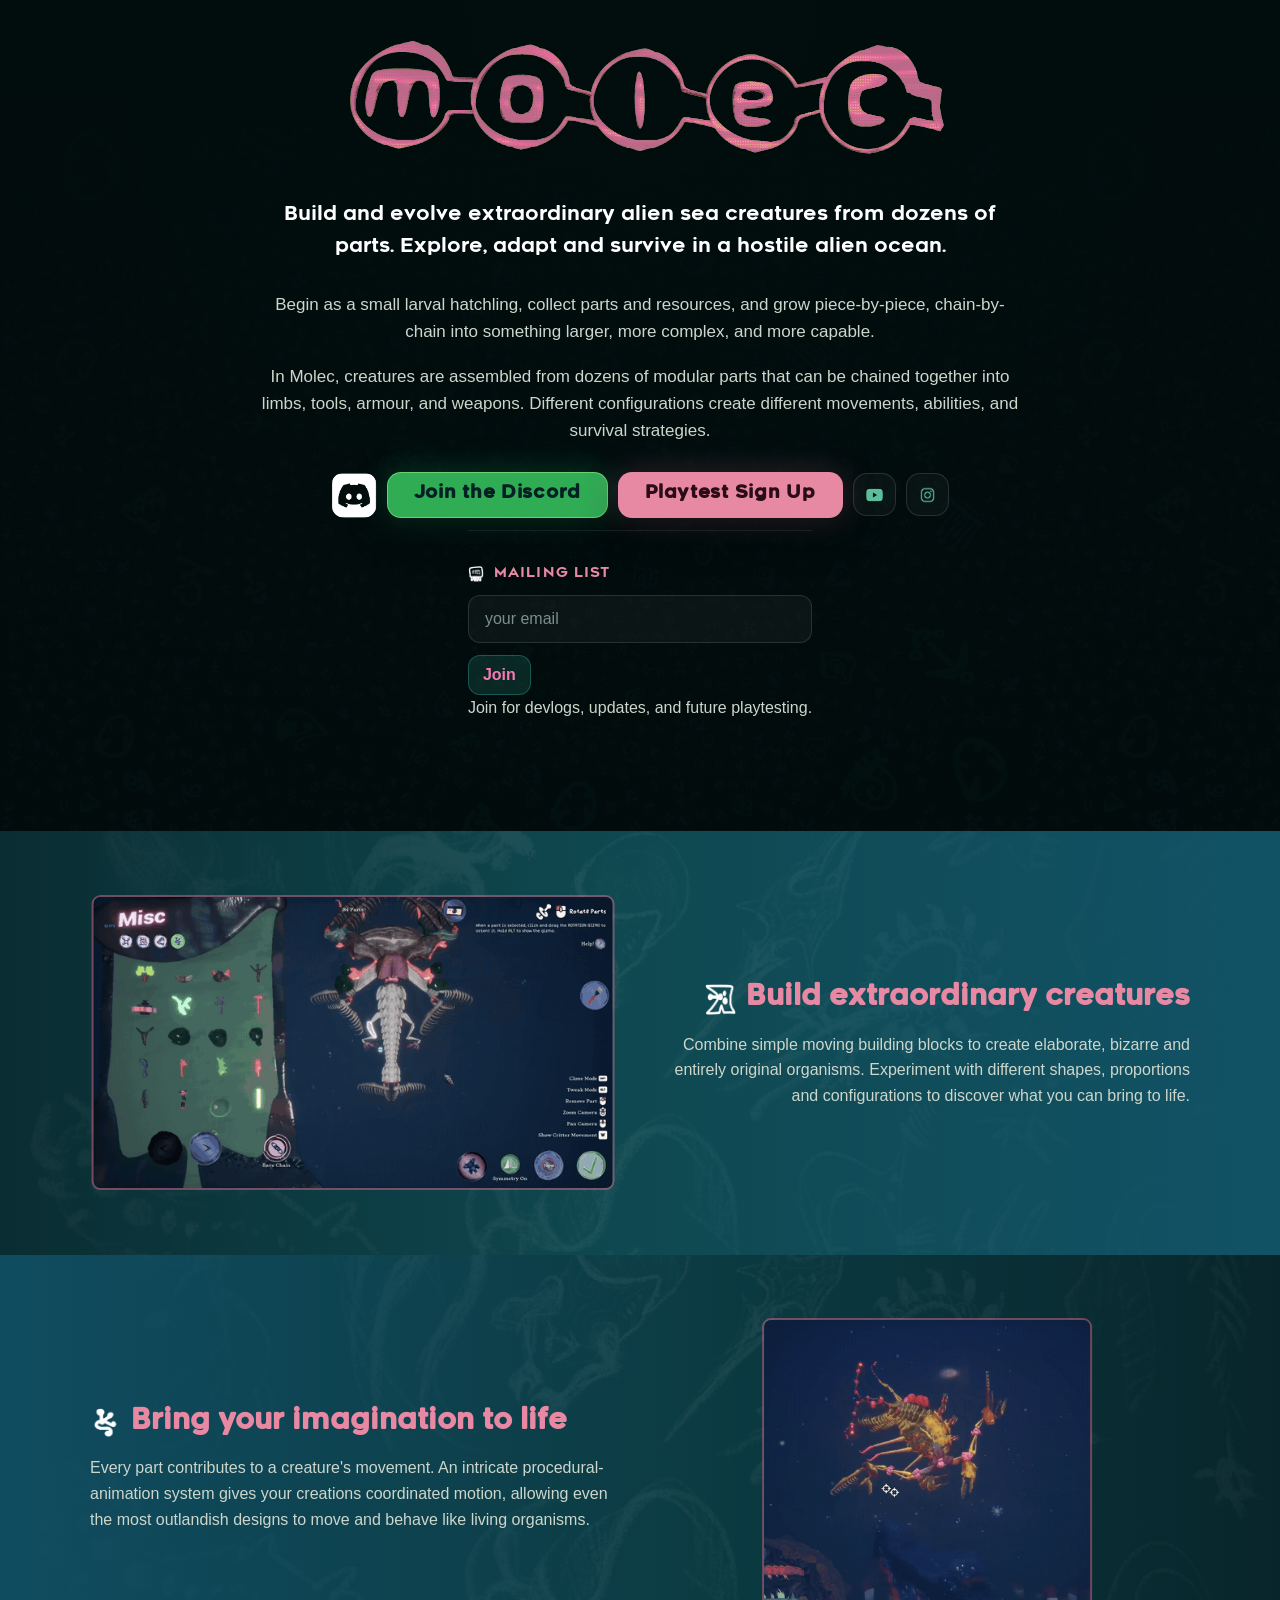
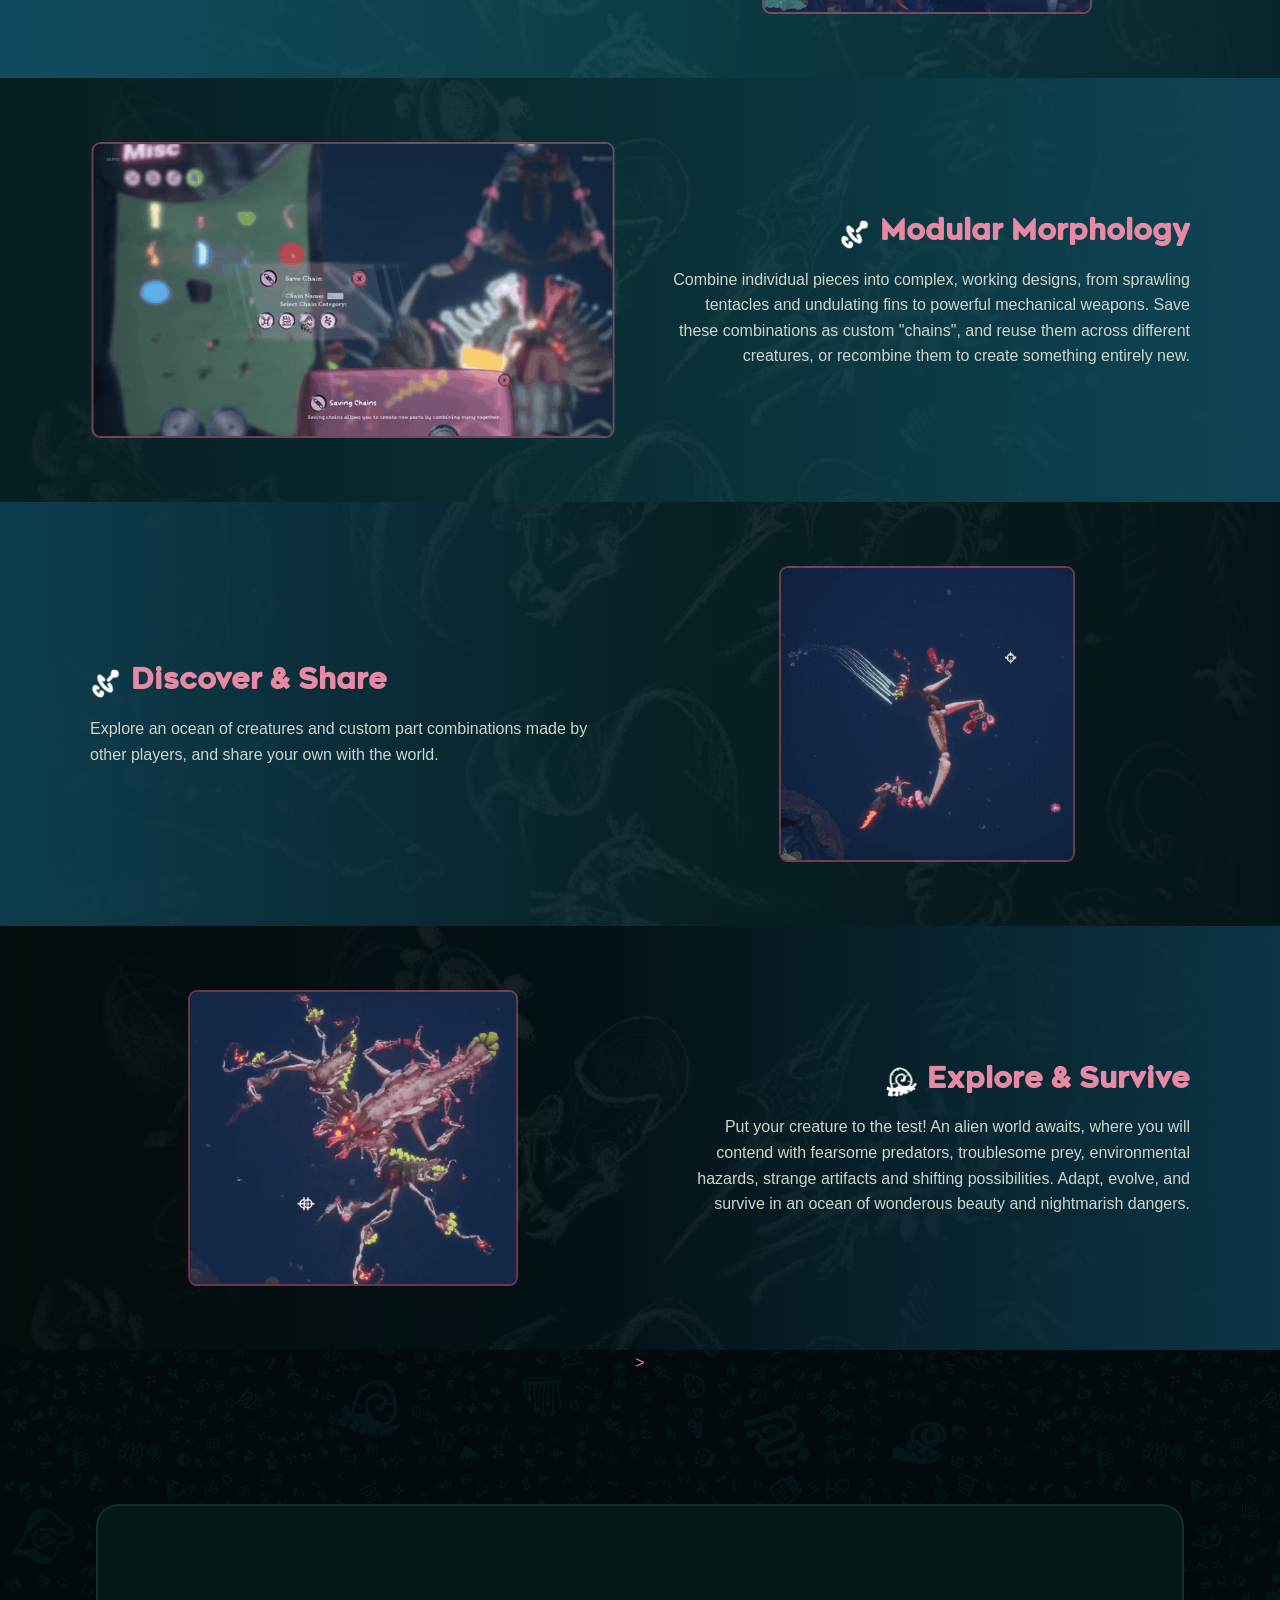
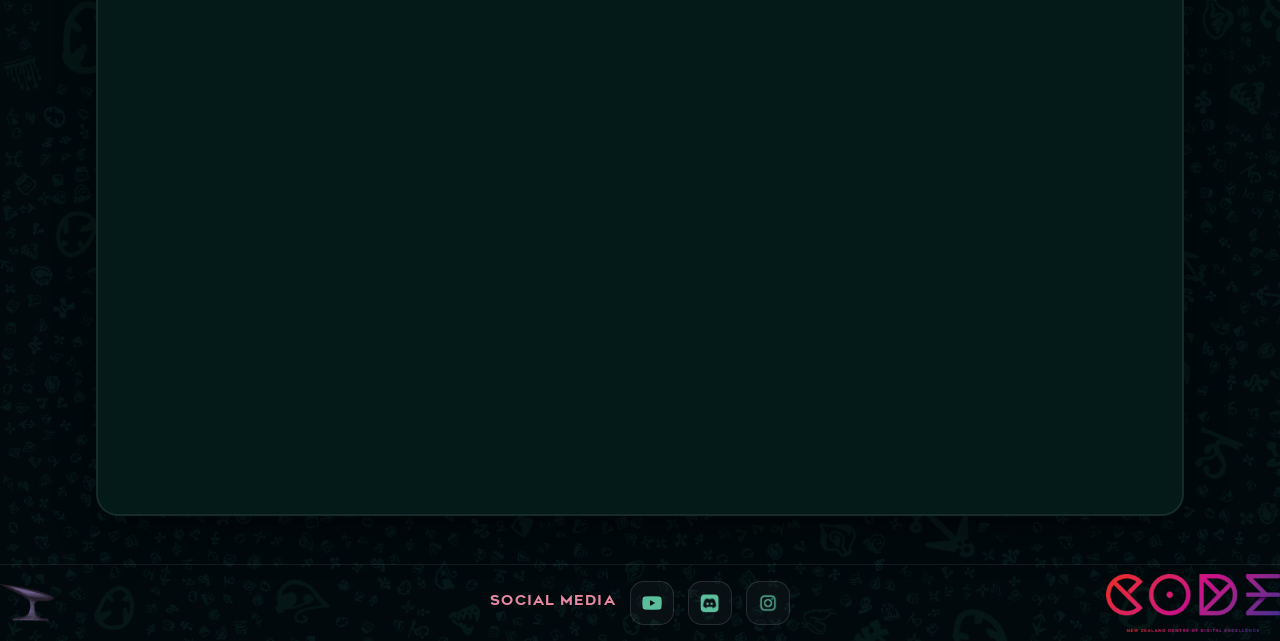
==== index.html @ 2fb2f205 "gifs2" ====
﻿<!DOCTYPE html>
<html lang="en">
<head>
  <title>MOLEC</title>
  <meta charset="UTF-8">
  <meta name="viewport" content="width=device-width, initial-scale=1.0">
  <meta name="referrer" content="strict-origin-when-cross-origin">
  <link rel="stylesheet" href="styles.css">
</head>
<body>
  <div class="page">
    <header class="site-header">
      <img
        class="title-image"
        src="media/titletextpng.png"
        alt="MOLEC"
        decoding="async"
      >
    </header>

    <section class="intro">
      <p>
        Build and evolve extraordinary alien sea creatures from dozens of parts. Explore, adapt and survive in a hostile alien ocean.
      </p>
    </section>

     <!--<div class="hero-band">
      <section class="hero">
        <video
          id="hero-video"
          class="hero-video"
          muted
          loop
          playsinline
          preload="none"
          fetchpriority="low"
        >
          Your browser does not support the video tag.
        </video>
        <p class="hero-footage-label">Pre-alpha footage</p>
      </section>-->



    <main>
      <section class="body-copy">
        <p>
          Begin as a small larval hatchling, collect parts and resources, and grow piece-by-piece, chain-by-chain into something larger, more complex, and more capable.
        </p>
        <p>
          In Molec, creatures are assembled from dozens of modular parts that can be chained together into limbs, tools, armour, and weapons. Different configurations create different movements, abilities, and survival strategies.
        </p>
      </section><div class="hero-cta">
        <div class="hero-cta-cluster">
          <a
            class="hero-cta-row"
            href="https://discord.gg/A6KTYr9Yh9"
            target="_blank"
            rel="noopener noreferrer"
          >
            <span class="hero-cta-icon-slot" aria-hidden="true">
              <img class="hero-cta-icon" src="media/discord.png" alt="">
            </span>
            <span class="hero-cta-button">Join the Discord</span>
          </a>
          <a
            class="hero-cta-row"
            href="https://tinyurl.com/playtestmolec"
            target="_blank"
            rel="noopener noreferrer"
          >
            <span class="hero-cta-button hero-cta-button--playtest">Playtest Sign Up</span>
          </a>
          <a
            class="social-link"
            href="https://www.youtube.com/@Molec-game"
            target="_blank"
            rel="noopener noreferrer"
            aria-label="YouTube"
            title="YouTube"
          >
            <img
              class="social-icon"
              src="media/youtube-logo-white-3405609656.png"
              alt=""
            >
          </a>
          <a
            class="social-link"
            href="https://www.instagram.com/ventifact.games/"
            target="_blank"
            rel="noopener noreferrer"
            aria-label="Instagram"
            title="Instagram"
          >
            <img
              class="social-icon"
              src="media/instag.png"
              alt=""
            >
          </a>
          </div>

          <section class="follow" id="mailing-list">
       <div class="mailing-kicker">
          <img class="mailing-kicker-icon" src="media/icon_jellboard.png" alt="">
          Mailing list
        </div>
        <form
          class="signup-form"
          id="signup-form"
          action="https://app.kit.com/forms/9215511/subscriptions"
          method="post"
          target="_blank"
        >
          <input
            type="email"
            name="email_address"
            placeholder="your email"
            aria-label="Email address"
            required
          >
          <button type="submit" class="survey-button">Join</button>
        </form>

        <p class="mailing-note">
          Join for devlogs, updates, and future playtesting.
        </p>

        <div class="form-success" id="form-success">
          Stay tuned! Devlogs, updates and playtesting info to come.
        </div>
    </section>
      


      <section class="feature-rows" aria-label="Features">
       
        <article class="feature-row feature-row--reverse">
          <div class="feature-row-inner">
            <div class="feature-row-copy">
              <strong class="feature-title">
                <img class="feature-icon" src="media/icon_interiority.png" alt="">
                Build extraordinary creatures
              </strong>
              <p>Combine simple moving building blocks to create elaborate, bizarre and entirely original organisms. Experiment with different shapes, proportions and configurations to discover what you can bring to life.</p>
            </div>
            <div class="feature-row-media">
              <img
                src="media/gifs/crest-build-02-fs-early-4x.gif"
                alt="A creature in the Molec editor, surrounded by part controls"
                decoding="async"
                loading="lazy"
              >
            </div>
          </div>
        </article>

        <article class="feature-row">
          <div class="feature-row-inner">
            <div class="feature-row-copy">
              <strong class="feature-title">
                <img class="feature-icon" src="media/icon_snapsnapsid.png" alt="">
                Bring your imagination to life
              </strong>
              <p>Every part contributes to a creature's movement. An intricate procedural-animation system gives your creations coordinated motion, allowing even the most outlandish designs to move and behave like living organisms.</p>
            </div>
            <div class="feature-row-media">
              <img
                src="media/gifs/yellow-05-swim-square.gif"
                alt="Several creatures sharing the same branching limb chains"
                decoding="async"
                loading="lazy"
              >
            </div>
          </div>
        </article>

        <article class="feature-row feature-row--reverse">
          <div class="feature-row-inner">
            <div class="feature-row-copy">
              <strong class="feature-title">
                <img class="feature-icon" src="media/icon_rotator.png" alt="">
                Modular Morphology
              </strong>
              <p>Combine individual pieces into complex, working designs, from sprawling tentacles and undulating fins to powerful mechanical weapons. Save these combinations as custom "chains", and reuse them across different creatures, or recombine them to create something entirely new.</p>
            </div>
            <div class="feature-row-media">
              <img
                src="media/gifs/chain-save-11-five-in-a-row.gif"
                alt="A glowing modular creature with leafy photosynthetic parts"
                decoding="async"
                loading="lazy"
              >
            </div>
          </div>
        </article>

        <article class="feature-row">
          <div class="feature-row-inner">
            <div class="feature-row-copy">
              <strong class="feature-title">
                <img class="feature-icon" src="media/icon_rotator.png" alt="">
                Discover & Share
              </strong>
              <p>Explore an ocean of creatures and custom part combinations made by other players, and share your own with the world.</p>
            </div>
            <div class="feature-row-media">
              <img
                src="media/gifs/swim-parade-square.gif"
                alt="A glowing modular creature with leafy photosynthetic parts"
                decoding="async"
                loading="lazy"
              >
            </div>
          </div>
        </article>

        <article class="feature-row feature-row--reverse">
          <div class="feature-row-inner">
            <div class="feature-row-copy">
              <strong class="feature-title">
                <img class="feature-icon" src="media/icon_shelled.png" alt="">
                Explore & Survive
              </strong>
              <p>Put your creature to the test! An alien world awaits, where you will contend with fearsome predators, troublesome prey, environmental hazards, strange artifacts and shifting possibilities. Adapt, evolve, and survive in an ocean of wonderous beauty and nightmarish dangers.</p>
            </div>
            <div class="feature-row-media">
              <img
                src="media/gifs/crazy-05-swim-close.gif"
                alt="A creature hunting glowing prey in a dark ocean"
                decoding="async"
                loading="lazy"
              >
            </div>
          </div>
        </article>

        
              >
            </div>
          </div>
        </article>
      </section>

      
      <section class="intro-video" aria-label="Molec trailer">
        <div class="intro-video-frame">
          <iframe
            src="https://www.youtube.com/embed/G94hyjWnqBo"
            title="Evolving complex life in Molec"
            width="1280"
            height="720"
            allow="accelerometer; autoplay; clipboard-write; encrypted-media; gyroscope; picture-in-picture; web-share"
            referrerpolicy="strict-origin-when-cross-origin"
            allowfullscreen
          ></iframe>
        </div>
      </section>

    </main>

    <footer class="site-footer">
      <a
        class="footer-brand"
        href="https://www.ventifact.games"
        target="_blank"
        rel="noopener noreferrer"
        aria-label="Ventifact"
      >
        <img
          class="footer-brand-logo"
          src="media/vfl/vfl_logo.png"
          alt=""
          decoding="async"
        >
        <img
          class="footer-brand-name"
          src="media/vfl/vfl_name.png"
          alt="Ventifact"
          decoding="async"
        >
      </a>

      <div class="social-tray" aria-label="Social links">
        <div class="social-header">Social Media</div>
        <a
          class="social-link"
          href="https://www.youtube.com/@Molec-game"
          target="_blank"
          rel="noopener noreferrer"
          aria-label="YouTube"
          title="YouTube"
        >
          <img
            class="social-icon"
            src="media/youtube-logo-white-3405609656.png"
            alt=""
          >
        </a>
        <a
          class="social-link"
          href="https://discord.gg/A6KTYr9Yh9"
          target="_blank"
          rel="noopener noreferrer"
          aria-label="Discord"
          title="Discord"
        >
          <img
            class="social-icon"
            src="media/discord.png"
            alt=""
          >
        </a>
        <a
          class="social-link"
          href="https://www.instagram.com/ventifact.games/"
          target="_blank"
          rel="noopener noreferrer"
          aria-label="Instagram"
          title="Instagram"
        >
          <img
            class="social-icon"
            src="media/instag.png"
            alt=""
          >
        </a>
      </div>

      <img
        class="footer-code-logo"
        src="media/code-logo.png"
        alt="CODE"
        decoding="async"
      >
    </footer>
  </div>

  <script defer src="https://f.convertkit.com/ckjs/ck.5.js"></script>
  <script
    data-goatcounter="https://darkfieldgames.goatcounter.com/count"
    async
    src="https://gc.zgo.at/count.js"
  ></script>
  <script>
    // Hero video: no <source> in HTML so the first paint is not blocked by a
    // large MP4 fetch. Source is attached after DOM + layout are ready.
    (function () {
      const video = document.getElementById("hero-video");
      if (!video) return;

      function attachSource() {
        if (video.dataset.srcAttached) return;
        video.dataset.srcAttached = "1";
        const source = document.createElement("source");
        source.src = "media/overview.mp4";
        source.type = "video/mp4";
        video.appendChild(source);
        video.load();
        const playAttempt = video.play();
        if (playAttempt && typeof playAttempt.catch === "function") {
          playAttempt.catch(function () {});
        }
      }

      if (window.matchMedia("(prefers-reduced-motion: reduce)").matches) {
        return;
      }

      function afterDomPaint(cb) {
        if (document.readyState === "loading") {
          document.addEventListener("DOMContentLoaded", function onDcl() {
            document.removeEventListener("DOMContentLoaded", onDcl);
            requestAnimationFrame(function () {
              requestAnimationFrame(cb);
            });
          });
        } else {
          requestAnimationFrame(function () {
            requestAnimationFrame(cb);
          });
        }
      }

      afterDomPaint(function () {
        if ("requestIdleCallback" in window) {
          requestIdleCallback(
            function () {
              attachSource();
            },
            { timeout: 1200 }
          );
        } else {
          window.setTimeout(attachSource, 50);
        }
      });
    })();

    const signupForm = document.getElementById("signup-form");
    const successMessage = document.getElementById("form-success");

    if (signupForm && successMessage) {
      signupForm.addEventListener("submit", function () {
        successMessage.style.display = "block";
      });
    }

    // If linked via #mailing-list or #signup-form, focus the email field.
    (function () {
      if (!signupForm) return;
      const hash = window.location.hash;
      if (hash !== "#mailing-list" && hash !== "#signup-form") return;
      const emailInput = signupForm.querySelector('input[type="email"]');
      if (!emailInput) return;
      window.setTimeout(() => emailInput.focus(), 0);
    })();

    // Background tile alpha ramp (uses CSS vars for easy tweaking)
    (function () {
      const root = document.documentElement;
      const styles = getComputedStyle(root);
      const powerRaw = styles.getPropertyValue("--bg-tile-y-power").trim();
      const power = Math.max(0.05, Number(powerRaw) || 1);

      // Build a mask gradient with a "power curve" (alpha = t^power).
      const stops = 14;
      const parts = [];
      for (let i = 0; i <= stops; i++) {
        const t = i / stops;
        const a = Math.pow(t, power);
        const pct = (t * 100).toFixed(2);
        parts.push(`rgba(0, 0, 0, ${a.toFixed(4)}) ${pct}%`);
      }
      const gradient = `linear-gradient(to bottom, ${parts.join(", ")})`;
      root.style.setProperty("--bg-tile-mask", gradient);
    })();

    // Compose the 4 tiles into one repeating texture (desktop).
    // On narrow viewports this is skipped: ~4.5MB fewer requests and no heavy
    // canvas.toBlob() on the main thread (often freezes low-end phones).
    (function () {
      const root = document.documentElement;
      if (window.matchMedia("(max-width: 768px)").matches) {
        return;
      }

      const sources = [
        "media/tile_1.png",
        "media/tile_2.png",
        "media/tile_3.png",
        "media/tile_4.png",
      ];

      function load(src) {
        return new Promise((resolve, reject) => {
          const img = new Image();
          img.onload = () => resolve(img);
          img.onerror = () => reject(new Error(`Failed to load ${src}`));
          img.src = src;
        });
      }

      function compose() {
        Promise.all(sources.map(load))
          .then((imgs) => {
            const w = Math.min(...imgs.map((i) => i.naturalWidth || i.width));
            const h = Math.min(...imgs.map((i) => i.naturalHeight || i.height));
            if (!w || !h) return;

            const c = document.createElement("canvas");
            c.width = w * 2;
            c.height = h * 2;
            const ctx = c.getContext("2d", { alpha: true });
            ctx.clearRect(0, 0, c.width, c.height);

            ctx.drawImage(imgs[0], 0, 0, w, h);
            ctx.drawImage(imgs[1], w, 0, w, h);
            ctx.drawImage(imgs[2], 0, h, w, h);
            ctx.drawImage(imgs[3], w, h, w, h);

            c.toBlob((blob) => {
              if (!blob) return;
              const url = URL.createObjectURL(blob);
              root.style.setProperty("--bg-tile-composite", `url("${url}")`);
              root.style.setProperty(
                "--bg-tile-composite-size",
                `${c.width}px ${c.height}px`
              );
            }, "image/png");
          })
          .catch(() => {});
      }

      function scheduleCompose() {
        if ("requestIdleCallback" in window) {
          requestIdleCallback(
            function () {
              compose();
            },
            { timeout: 4000 }
          );
        } else {
          window.setTimeout(compose, 300);
        }
      }

      if (document.readyState === "complete") {
        scheduleCompose();
      } else {
        window.addEventListener("load", scheduleCompose);
      }
    })();

    // Hover bubbles: one overlay canvas, pooled circles, PC / fine pointer only.
    // Tune in :root (--hover-particles-*). Circles are a pre-baked sprite blit
    // (cheaper than hexagons or per-frame arc()).
    (function () {
      const TARGET_SELECTOR = "button, .survey-button, .hero-cta-row, .hero-cta-button, .social-link";

      if (window.matchMedia("(prefers-reduced-motion: reduce)").matches) return;
      if (!window.matchMedia("(hover: hover) and (pointer: fine)").matches) return;

      const root = document.documentElement;
      const pool = [];
      const live = [];
      let hovered = null;
      let canvas = null;
      let ctx = null;
      let spriteA = null;
      let spriteB = null;
      let spriteSize = 32;
      let dpr = 1;
      let raf = 0;
      let lastTs = 0;
      let spawnAcc = 0;
      let cssW = 0;
      let cssH = 0;
      let cfg = null;
      let colorProbe = null;
      let colorProbeCtx = null;

      function num(styles, name, fallback) {
        const v = Number(styles.getPropertyValue(name).trim());
        return Number.isFinite(v) ? v : fallback;
      }

      function parseCssColor(varName, fallbackRgb) {
        try {
          if (!colorProbe) {
            colorProbe = document.createElement("span");
            colorProbe.setAttribute("aria-hidden", "true");
            colorProbe.style.cssText =
              "position:fixed;left:0;top:0;width:0;height:0;opacity:0;pointer-events:none;";
            document.body.appendChild(colorProbe);
          }
          colorProbe.style.color =
            "rgb(" + fallbackRgb[0] + "," + fallbackRgb[1] + "," + fallbackRgb[2] + ")";
          colorProbe.style.color = "var(" + varName + ")";
          const computed = getComputedStyle(colorProbe).color;
          const m = computed.match(
            /(\d+(?:\.\d+)?)[,\s]+(\d+(?:\.\d+)?)[,\s]+(\d+(?:\.\d+)?)/
          );
          if (m) {
            return [Number(m[1]), Number(m[2]), Number(m[3])];
          }
        } catch (err) {}

        try {
          if (!colorProbeCtx) {
            const probeCanvas = document.createElement("canvas");
            probeCanvas.width = 1;
            probeCanvas.height = 1;
            colorProbeCtx = probeCanvas.getContext("2d", { willReadFrequently: true });
          }
          const styles = getComputedStyle(root);
          const raw = styles.getPropertyValue(varName).trim();
          const g = colorProbeCtx;
          g.fillStyle =
            "rgb(" + fallbackRgb[0] + "," + fallbackRgb[1] + "," + fallbackRgb[2] + ")";
          if (raw) g.fillStyle = raw;
          g.clearRect(0, 0, 1, 1);
          g.fillRect(0, 0, 1, 1);
          const d = g.getImageData(0, 0, 1, 1).data;
          return [d[0], d[1], d[2]];
        } catch (err) {
          return fallbackRgb;
        }
      }

      function readConfig() {
        const styles = getComputedStyle(root);
        if (num(styles, "--hover-particles-enabled", 1) <= 0) return null;
        return {
          max: Math.max(1, Math.floor(num(styles, "--hover-particles-max", 48))),
          spawnPerSec: Math.max(0, num(styles, "--hover-particles-spawn-per-sec", 11)),
          sizeMin: num(styles, "--hover-particles-size-min", 2.2),
          sizeMax: num(styles, "--hover-particles-size-max", 5.5),
          lifeMin: num(styles, "--hover-particles-life-min", 0.75),
          lifeMax: num(styles, "--hover-particles-life-max", 1.45),
          rise: num(styles, "--hover-particles-rise", 26),
          drift: num(styles, "--hover-particles-drift", 10),
          wobble: num(styles, "--hover-particles-wobble", 12),
          opacity: num(styles, "--hover-particles-opacity", 0.5),
          colorA: parseCssColor("--hover-particles-color-a", [186, 255, 214]),
          colorB: parseCssColor("--hover-particles-color-b", [168, 228, 255]),
        };
      }

      function makeSprite(rgb) {
        const r = Math.round(Math.min(255, Math.max(0, Number(rgb[0]) || 0)));
        const gch = Math.round(Math.min(255, Math.max(0, Number(rgb[1]) || 0)));
        const b = Math.round(Math.min(255, Math.max(0, Number(rgb[2]) || 0)));
        const s = spriteSize;
        const c = document.createElement("canvas");
        c.width = s;
        c.height = s;
        const g = c.getContext("2d");
        const cx = s * 0.5;
        const cy = s * 0.5;
        const rad = s * 0.48;
        const grad = g.createRadialGradient(cx, cy, 0, cx, cy, rad);
        grad.addColorStop(0, "rgba(" + r + "," + gch + "," + b + ",0.95)");
        grad.addColorStop(0.4, "rgba(" + r + "," + gch + "," + b + ",0.4)");
        grad.addColorStop(1, "rgba(" + r + "," + gch + "," + b + ",0)");
        g.fillStyle = grad;
        g.beginPath();
        g.arc(cx, cy, rad, 0, Math.PI * 2);
        g.fill();
        return c;
      }

      function ensureCanvas() {
        if (canvas) return;
        canvas = document.createElement("canvas");
        canvas.className = "hover-particles-canvas";
        canvas.setAttribute("aria-hidden", "true");
        canvas.style.cssText =
          "position:fixed;inset:0;width:100%;height:100%;max-width:none;pointer-events:none;z-index:40;";
        document.body.appendChild(canvas);
        ctx = canvas.getContext("2d", { alpha: true });
        resize();
      }

      function resize() {
        if (!canvas || !ctx) return;
        cssW = window.innerWidth;
        cssH = window.innerHeight;
        dpr = Math.min(window.devicePixelRatio || 1, 1.25);
        canvas.width = Math.max(1, Math.floor(cssW * dpr));
        canvas.height = Math.max(1, Math.floor(cssH * dpr));
        ctx.setTransform(dpr, 0, 0, dpr, 0, 0);
      }

      function alloc() {
        return pool.pop() || {
          x: 0,
          y: 0,
          vx: 0,
          vy: 0,
          size: 3,
          life: 1,
          maxLife: 1,
          phase: 0,
          wobble: 0,
          sprite: null,
        };
      }

      function closestTarget(node) {
        if (!node) return null;
        if (node.nodeType !== 1) node = node.parentElement;
        return node && node.closest ? node.closest(TARGET_SELECTOR) : null;
      }

      function spawnFrom(rect) {
        if (!cfg || live.length >= cfg.max) return;
        const p = alloc();
        const w = rect.width;
        const h = rect.height;
        const roll = Math.random();
        if (roll < 0.55) {
          p.x = rect.left + Math.random() * w;
          p.y = rect.top + Math.random() * Math.min(10, h * 0.2);
        } else if (roll < 0.8) {
          p.x = rect.left + (Math.random() < 0.5 ? 0 : w);
          p.y = rect.top + Math.random() * h * 0.65;
        } else {
          p.x = rect.left + Math.random() * w;
          p.y = rect.top + Math.random() * h * 0.55;
        }
        p.x += window.scrollX;
        p.y += window.scrollY;
        p.vx = (Math.random() - 0.5) * cfg.drift;
        p.vy = -(cfg.rise * (0.7 + Math.random() * 0.6));
        p.size = cfg.sizeMin + Math.random() * (cfg.sizeMax - cfg.sizeMin);
        p.maxLife = cfg.lifeMin + Math.random() * (cfg.lifeMax - cfg.lifeMin);
        p.life = p.maxLife;
        p.phase = Math.random() * Math.PI * 2;
        p.wobble = cfg.wobble * (0.5 + Math.random());
        p.sprite = Math.random() < 0.5 ? spriteA : spriteB;
        live.push(p);
      }

      function tick(ts) {
        if (!lastTs) lastTs = ts;
        const dt = Math.min(0.05, (ts - lastTs) / 1000);
        lastTs = ts;

        if (hovered && cfg) {
          spawnAcc += cfg.spawnPerSec * dt;
          const rect = hovered.getBoundingClientRect();
          while (spawnAcc >= 1) {
            spawnAcc -= 1;
            spawnFrom(rect);
          }
        } else {
          spawnAcc = 0;
        }

        const sx = window.scrollX;
        const sy = window.scrollY;
        const opacity = cfg ? cfg.opacity : 0.5;

        if (ctx) {
          ctx.clearRect(0, 0, cssW, cssH);
          for (let i = live.length - 1; i >= 0; i--) {
            const p = live[i];
            p.life -= dt;
            if (p.life <= 0) {
              live[i] = live[live.length - 1];
              live.pop();
              pool.push(p);
              continue;
            }
            p.phase += dt * 2.4;
            p.x += (p.vx + Math.sin(p.phase) * p.wobble) * dt;
            p.y += p.vy * dt;

            const t = p.life / p.maxLife;
            const fade = t < 0.25 ? t / 0.25 : 1;
            const drawX = p.x - sx;
            const drawY = p.y - sy;
            if (drawX < -12 || drawY < -12 || drawX > cssW + 12 || drawY > cssH + 12) continue;

            ctx.globalAlpha = opacity * fade;
            ctx.drawImage(p.sprite, drawX - p.size, drawY - p.size, p.size * 2, p.size * 2);
          }
          ctx.globalAlpha = 1;
        }

        if (live.length || hovered) {
          raf = requestAnimationFrame(tick);
        } else {
          raf = 0;
          lastTs = 0;
          if (ctx) ctx.clearRect(0, 0, cssW, cssH);
        }
      }

      function ensureLoop() {
        if (raf) return;
        lastTs = 0;
        raf = requestAnimationFrame(tick);
      }

      function onOver(e) {
        if (e.pointerType && e.pointerType !== "mouse") return;
        const el = closestTarget(e.target);
        if (!el || el === hovered) return;
        try {
          cfg = readConfig();
          if (!cfg) {
            hovered = null;
            return;
          }
          spriteA = makeSprite(cfg.colorA);
          spriteB = makeSprite(cfg.colorB);
          ensureCanvas();
          hovered = el;
          ensureLoop();
        } catch (err) {
          hovered = null;
        }
      }

      function onOut(e) {
        if (!hovered) return;
        if (e.relatedTarget && hovered.contains(e.relatedTarget)) return;
        hovered = closestTarget(e.relatedTarget);
      }

      document.addEventListener("pointerover", onOver, { passive: true });
      document.addEventListener("pointerout", onOut, { passive: true });
      window.addEventListener("resize", resize, { passive: true });
      document.addEventListener("visibilitychange", function () {
        if (document.hidden && raf) {
          cancelAnimationFrame(raf);
          raf = 0;
          lastTs = 0;
        } else if (!document.hidden && (live.length || hovered)) {
          ensureLoop();
        }
      });
    })();
  </script>
</body>
</html>
---- styles.css ----
@font-face {
  font-family: "Molecular";
  src: url("fonts/molecular.ttf") format("truetype");
}
@font-face {
  font-family: "RenogareSoft-Regular";
  src: url("fonts/RenogareSoft-Regular.ttf") format("truetype");
}

:root {
  --bg: #000000;
  --bg-soft: #05161a;
  --text: #f779b4;
  --muted: #cdd6cb;
  --green: #a4ff9d;
  --heading: #e889a4;
  --cyan: #135232;
  --bg-icon-tint-a: #ff84a3;
  --bg-icon-tint-b: #00fff2;
  --bg-tile-opacity: 0.06;
  --bg-tile-y-power: 0.7;
  --social-tint: var(--cyan);
  --line: rgba(255, 255, 255, 0.08);
  --max-width: 1100px;
  --page-gutter: 96px;
  --success: #ff7ca8;

  /* Feature row bands. Hex so the CSS color picker works.
     Sketch overlay is media/molecbg.png; opacity 0 = off. */
  --feature-row-1-color: #0f4850;
  --feature-row-2-color: #0c3c44;
  --feature-row-3-color: #092e33;
  --feature-row-4-color: #072024;
  --feature-row-5-color: #041215;
  --feature-row-6-color: #010607;
  --feature-row-sketch: url("media/molecbg.png");
  --feature-row-sketch-opacity: 0.07;
  --feature-row-frame: rgba(255, 110, 153, 0.418);
  --feature-row-radius: 9px;

  /* Hover bubble particles (PC / fine-pointer only). 0 = off, 1 = on.
     Fires on the same controls as the hover glow: button, .survey-button, .social-link. */
  --hover-particles-enabled: 1;
  --hover-particles-color-a: #00e1ff;
  --hover-particles-color-b: #00ffb3;
  --hover-particles-max: 90;
  --hover-particles-spawn-per-sec: 11;
  --hover-particles-size-min: 1.2;
  --hover-particles-size-max: 2.5;
  --hover-particles-life-min: 0.75;
  --hover-particles-life-max: 8.45;
  /* Rise / sideways drift in px per second; wobble is extra sine sway. */
  --hover-particles-rise: 26;
  --hover-particles-drift: 20;
  --hover-particles-wobble: 12;
  --hover-particles-opacity: 1;
  --hover-particles-blend: screen;
}

* {
  box-sizing: border-box;
}

html,
body {
  width: 100%;
  max-width: 100%;
  overflow-x: hidden;
}

img,
video,
svg,
canvas {
  max-width: 100%;
}

body {
  margin: 0;
  font-family: Arial, sans-serif;
  background: #010c08;
  color: var(--text);
  line-height: 1.6;
  min-height: 100dvh;
  position: relative;
}

/* Base gradient layer (below icons + content) */
body::before {
  content: "";
  position: absolute;
  inset: 0;
  background:
    radial-gradient(circle at top, rgba(4, 41, 41, 0.06), transparent 28%),
    linear-gradient(180deg, #010c0c 0%, #01090c 100%);
  z-index: -2;
  pointer-events: none;
}

body::after {
  content: "";
  position: absolute;
  inset: 0;
  background:
    var(--bg-tile-composite, url("media/tile_1.png"));
  background-repeat: repeat;
  /* JS will set this when composing; fallback is intrinsic tile_1 size */
  background-size: var(--bg-tile-composite-size, auto);
  background-position: 0 0;
  opacity: var(--bg-tile-opacity);
  z-index: -1;
  pointer-events: none;
  -webkit-mask-image: var(--bg-tile-mask, linear-gradient(to bottom, rgba(0,0,0,0) 0%, rgba(0,0,0,1) 100%));
  mask-image: var(--bg-tile-mask, linear-gradient(to bottom, rgba(0,0,0,0) 0%, rgba(0,0,0,1) 100%));
  -webkit-mask-size: 100% 100%;
  mask-size: 100% 100%;
  -webkit-mask-repeat: no-repeat;
  mask-repeat: no-repeat;
}

.hover-particles-canvas {
  position: fixed;
  inset: 0;
  width: 100%;
  height: 100%;
  max-width: none;
  pointer-events: none;
  z-index: 40;
  mix-blend-mode: var(--hover-particles-blend, screen);
}

.page {
  width: min(calc(100% - var(--page-gutter)), var(--max-width));
  margin: 0 auto;
  padding: 24px 0 72px;
  position: relative;
  z-index: 0;
}

.site-header {
  text-align: center;
  margin: 0 0 16px;
}

.hero-band {
  display: flex;
  flex-direction: column;
  align-items: center;
  gap: 22px;
  margin-bottom: 48px;
}

.hero {
  position: relative;
  width: 100%;
  margin-bottom: 0;
  overflow: hidden;
  aspect-ratio: 16 / 7;
  border-radius: 36px;
  /* Stacking context so overlay stays above <video> (video often paints on top otherwise). */
  isolation: isolate;
  /* Visible before deferred video source loads (avoids empty flash on slow links). */
  background: #031a18;
  min-width: 0;
}

.hero video {
  position: absolute;
  inset: 0;
  z-index: 0;
  width: 100%;
  height: 100%;
  display: block;
  object-fit: cover;
  filter: brightness(0.82) saturate(1.1) contrast(1.02);
  border-radius: 36px;
  border: 3px solid rgba(255,255,255,0.06);
  box-shadow: 0 20px 50px rgba(2, 20, 34, 0.28);
}

@media (max-width: 768px) {
  .hero video {
    /* Full CSS filter stack on decoded video is costly on many phones. */
    filter: none;
    box-shadow: 0 12px 28px rgba(2, 20, 34, 0.22);
  }
}

.hero-footage-label {
  position: absolute;
  left: 0;
  right: 0;
  bottom: 0;
  margin: 0;
  padding: 22px 16px 16px;
  text-align: center;
  font-family: "RenogareSoft-Regular", Arial, sans-serif;
  font-size: clamp(12px, 3vw, 16px);
  font-weight: 700;
  letter-spacing: 0.12em;
  text-transform: uppercase;
  color: var(--heading);
  -webkit-text-fill-color: var(--heading);
  /* Readable strip over video */
  background: linear-gradient(
    to top,
    rgba(5, 10, 11, 0.82) 0%,
    rgba(5, 10, 11, 0.45) 55%,
    transparent 100%
  );
  text-shadow:
    0 0 10px rgba(0, 0, 0, 0.95),
    0 1px 3px rgba(0, 0, 0, 1);
  pointer-events: none;
  z-index: 2;
}

.hero-overlay {
  position: absolute;
  inset: 0;
  display: flex;
  align-items: flex-end;
  padding: 0px;
  background:
    linear-gradient(
      to top,
      rgba(5, 10, 11, 0.58) 0%,
      rgba(5, 10, 11, 0.18) 32%,
      rgba(5, 10, 11, 0.02) 68%,
      rgba(5, 10, 11, 0) 100%
    );
  pointer-events: none;
}

.hero-title {
  display: inline-block;
  max-width: 100%;
  padding: 32px 18px 8px;
  border-radius: 14px;
  background: rgba(4, 15, 17, 0.34);
  backdrop-filter: blur(3px);
  -webkit-backdrop-filter: blur(3px);
  border: 1px solid rgba(255,255,255,0.08);
}

h1 {
  margin: 0;
  font-family: "Molecular", sans-serif;
  font-size: clamp(54px, 10vw, 108px);
  line-height: 0.95;
  letter-spacing: 0.08em;
  color: var(--green);
  text-shadow:
    0 0 5px rgba(0, 255, 255, 0.85),
    0 0 10px rgba(0, 255, 255, 0.7),
    0 0 18px rgba(0, 255, 255, 0.5);
}

main {
  display: block;
}

section {
  margin-bottom: 42px;
}

.intro {
  max-width: 760px;
  margin: 0 auto 28px;
  text-align: center;
}

.intro p {
  font-size: clamp(16px, 2.2vw, 20px);
  margin: 0;
  color: #ffffff;
  font-family: "RenogareSoft-Regular", sans-serif;
}

.body-copy {
  
  max-width: 760px;
  margin: 0 auto 28px;
  text-align: center;
}

.body-copy p {
  
  color: var(--muted);
  font-size: 17px;
  
}

h2 {
  margin: 0 0 14px;
  font-family: "Molecular", sans-serif;
  font-size: 38px;
  letter-spacing: 0.08em;
  text-transform: uppercase;
  color: var(--cyan);
}

.title-image {
  display: block;
  margin: 0 auto;
  width: min(640px, 92vw);
  height: auto;
  filter:
    drop-shadow(0 0 0px rgba(180, 255, 120, 0.45))
    drop-shadow(0 0 0px rgba(150, 235, 90, 0.28))
    drop-shadow(0 0 0px rgba(130, 220, 70, 0.16));
}

.hero-cta {
  --cta-font: clamp(15px, 2vw, 18px);
  --cta-pad-y: 11px;
  --cta-border: 1px;
  --cta-height: calc(var(--cta-pad-y) * 2 + var(--cta-border) * 2 + 1.2em);
  --cta-radius: 14px;
  display: flex;
  flex-direction: column;
  align-items: center;
  gap: 12px;
  margin: 0;
  max-width: none;
}

.hero-cta-cluster {
  display: flex;
  align-items: center;
  justify-content: center;
  flex-wrap: wrap;
  gap: 10px;
  max-width: 100%;
}

.hero-cta-row {
  display: inline-flex;
  align-items: center;
  gap: 10px;
  min-width: 0;
  text-decoration: none;
  color: inherit;
  font-size: var(--cta-font);
}

.hero-cta-button {
  display: inline-flex;
  align-items: center;
  justify-content: center;
  height: var(--cta-height);
  padding: 0 26px;
  border-radius: var(--cta-radius);
  border: var(--cta-border) solid rgba(164, 255, 157, 0.45);
  background: #30ac55;
  color: #042024;
  text-decoration: none;
  font-family: "RenogareSoft-Regular", Arial, sans-serif;
  font-size: 1em;
  line-height: 1.2;
  font-weight: 700;
  letter-spacing: 0.04em;
  box-sizing: border-box;
  box-shadow:
    0 16px 40px rgba(0, 0, 0, 0.32),
    0 0 34px rgba(52, 231, 133, 0.22);
  transition: background 160ms ease, border-color 160ms ease;
}

.hero-cta-icon-slot {
  width: var(--cta-height);
  height: var(--cta-height);
  flex: 0 0 var(--cta-height);
  position: relative;
  overflow: hidden;
  border-radius: var(--cta-radius);
}

.hero-cta .social-link {
  width: var(--cta-height);
  height: var(--cta-height);
  border-radius: var(--cta-radius);
  flex: 0 0 auto;
}

.hero-cta .social-icon {
  height: 42%;
}

.hero-cta-icon {
  position: absolute;
  left: 50%;
  top: 50%;
  width: 115%;
  height: 115%;
  max-width: none;
  object-fit: contain;
  display: block;
  transform: translate(-50%, -50%);
}

.hero-cta-note {
  margin: 0;
  font-size: 14px;
  color: var(--muted);
  text-align: center;
}

.hero-cta-button--playtest {
  background: var(--heading);
  color: #2a0d16;
  border-color: rgba(232, 137, 164, 0.55);
  box-shadow:
    0 16px 40px rgba(0, 0, 0, 0.32),
    0 0 34px rgba(232, 137, 164, 0.22);
}

.hero-cta-row:hover .hero-cta-button,
.hero-cta-row:focus-visible .hero-cta-button {
  background: #3cc464;
  border-color: rgba(186, 255, 214, 0.7);
}

.hero-cta-row:hover .hero-cta-button--playtest,
.hero-cta-row:focus-visible .hero-cta-button--playtest {
  background: #f09db6;
  border-color: rgba(255, 200, 214, 0.7);
}

.intro-video {
  width: 100vw;
  position: relative;
  left: 50%;
  right: 50%;
  margin-left: -50vw;
  margin-right: -50vw;
  margin-bottom: 48px;
  padding: 0 max(24px, var(--page-gutter));
}

.intro-video-frame {
  position: relative;
  width: min(100%, 1400px);
  margin: 0 auto;
  aspect-ratio: 16 / 9;
  height: auto;
  border-radius: 22px;
  overflow: hidden;
  border: 2px solid rgba(255, 255, 255, 0.08);
  background: #031a18;
  box-shadow: 0 18px 40px rgba(0, 0, 0, 0.38);
}

.intro-video-frame iframe {
  position: absolute;
  inset: 0;
  width: 100%;
  height: 100%;
  max-width: none;
  border: 0;
  display: block;
}

@media (max-width: 900px) {
  :root {
    --page-gutter: 32px;
  }

  .hero-band {
    gap: 18px;
    margin-bottom: 36px;
  }
}

.feature-rows {
  display: flex;
  flex-direction: column;
  gap: 0;
  margin: 40px 0 56px;
}

.feature-row {
  --feature-row-color: var(--feature-row-1-color);
  --feature-row-sketch-pos: center;
  --feature-row-shade-angle: 90deg;
  position: relative;
  isolation: isolate;
  overflow: hidden;
  width: 100vw;
  left: 50%;
  right: 50%;
  margin-left: -50vw;
  margin-right: -50vw;
  padding: 64px 0;
  background-color: var(--feature-row-color);
}

.feature-row::before {
  content: "";
  position: absolute;
  inset: 0;
  background-image: var(--feature-row-sketch);
  background-size: cover;
  background-position: var(--feature-row-sketch-pos);
  background-repeat: no-repeat;
  opacity: var(--feature-row-sketch-opacity);
  mix-blend-mode: screen;
  pointer-events: none;
  z-index: 0;
}

.feature-row::after {
  content: "";
  position: absolute;
  inset: 0;
  background: linear-gradient(
    var(--feature-row-shade-angle),
    rgba(0, 0, 0, 0.38) 0%,
    transparent 48%,
    color-mix(in srgb, var(--feature-row-color) 55%, #145f81) 100%
  );
  pointer-events: none;
  z-index: 0;
}

.feature-row:nth-child(1) {
  --feature-row-color: var(--feature-row-1-color);
  --feature-row-sketch-pos: 18% 42%;
}

.feature-row:nth-child(2) {
  --feature-row-color: var(--feature-row-2-color);
  --feature-row-sketch-pos: 76% 62%;
  --feature-row-shade-angle: 270deg;
}

.feature-row:nth-child(3) {
  --feature-row-color: var(--feature-row-3-color);
  --feature-row-sketch-pos: 82% 22%;
}

.feature-row:nth-child(4) {
  --feature-row-color: var(--feature-row-4-color);
  --feature-row-sketch-pos: 36% 78%;
  --feature-row-shade-angle: 270deg;
}

.feature-row:nth-child(5) {
  --feature-row-color: var(--feature-row-5-color);
  --feature-row-sketch-pos: 68% 12%;
}

.feature-row:nth-child(6) {
  --feature-row-color: var(--feature-row-6-color);
  --feature-row-sketch-pos: 24% 68%;
  --feature-row-shade-angle: 270deg;
}

.feature-row-inner {
  position: relative;
  z-index: 1;
  width: min(calc(100% - var(--page-gutter)), var(--max-width));
  margin: 0 auto;
  display: grid;
  grid-template-columns: minmax(0, 1fr) minmax(0, 1fr);
  gap: 28px 48px;
  align-items: center;
}

.feature-row--reverse .feature-row-copy {
  order: 2;
  text-align: right;
}

.feature-row--reverse .feature-row-media {
  order: 1;
}

.feature-row--reverse .feature-title {
  justify-content: flex-end;
}

.feature-row-copy p {
  margin: 0;
  color: var(--muted);
  font-size: 16px;
}

.feature-row-media {
  min-width: 0;
  position: relative;
  aspect-ratio: 16 / 9;
}

.feature-row-media img {
  position: absolute;
  top: 50%;
  left: 50%;
  transform: translate(-50%, -50%);
  display: block;
  max-width: 100%;
  max-height: 100%;
  width: auto;
  height: auto;
  object-fit: contain;
  border-radius: var(--feature-row-radius);
  border: 2px solid var(--feature-row-frame);
  box-shadow: 0 18px 40px rgba(255, 148, 198, 0);
}

.feature-title {
  display: inline-flex;
  align-items: center;
  gap: 10px;
  font-family: "RenogareSoft-Regular", sans-serif;
  margin-bottom: 10px;
  color: var(--heading);
  font-size: clamp(18px, 2.4vw, 28px);
}

.feature-icon {
  height: 1.1em;
  width: auto;
  flex: 0 0 auto;
  display: block;
}

.follow {
  max-width: 760px;
  padding-top: 18px;
  color: var(--heading);
  border-top: 1px solid var(--line);
  scroll-margin-top: 18px;
}

.follow p {
  margin: 0 0 16px;
  color: var(--muted);
  font-size: 16px;
}

.mailing-kicker {
  margin: 14px 0 10px;
  font-family: "RenogareSoft-Regular", sans-serif;
  text-transform: uppercase;
  letter-spacing: 0.08em;
  font-size: 14px;
  color: var(--heading);
  display: inline-flex;
  align-items: center;
  gap: 10px;
}

.mailing-kicker-icon {
  width: 1.15em;
  height: 1.15em;
  flex: 0 0 auto;
  display: block;
}

.mailing-note {
  margin: 10px 0 0;
  color: var(--muted);
  font-size: 15px;
}

.survey-cta {
  margin: 14px 0 16px;
  padding: 14px 14px 14px;
  border-radius: 18px;
  border: 1px solid rgba(243, 151, 76, 0.22);
  background:
    radial-gradient(circle at 20% 15%, rgba(92, 247, 208, 0.1), transparent 48%),
    rgba(20, 165, 51, 0.03);
  box-shadow:
    0 18px 36px rgba(0, 0, 0, 0.22),
    0 0 0 1px rgba(0, 0, 0, 0.15) inset;
}

.survey-cta-head {
  display: flex;
  align-items: center;
  gap: 10px;
  margin-bottom: 8px;
}

.survey-cta-icon {
  width: 1.2em;
  height: 1.2em;
  flex: 0 0 auto;
  display: block;
}

.survey-cta-kicker {
  font-family: "RenogareSoft-Regular", sans-serif;
  text-transform: uppercase;
  letter-spacing: 0.08em;
  font-size: 14px;
  color: var(--heading);
}

.survey-cta-body {
  margin: 0 0 12px;
  color: var(--text);
  font-size: 15px;
}

.survey-button {
  display: inline-block;
  padding: 10px 14px;
  border-radius: 12px;
  border: 1px solid rgba(76, 237, 243, 0.24);
  background: rgba(76, 243, 193, 0.12);
  color: var(--text);
  text-decoration: none;
  font-weight: bold;
}

.signup-form {
  display: flex;
  gap: 12px;
  flex-wrap: wrap;
  align-items: stretch;
}

input[type="email"] {
  flex: 1 1 280px;
  min-width: 0;
  padding: 14px 16px;
  border-radius: 12px;
  border: 1px solid rgba(255,255,255,0.12);
  background: rgba(255,255,255,0.04);
  color: var(--text);
  outline: none;
  font-size: 16px;
}

input[type="email"]::placeholder {
  color: #7b908b;
}

input[type="email"]:focus {
  border-color: rgba(102, 247, 255, 0.45);
  box-shadow: 0 0 0 3px rgba(102, 247, 255, 0.12);
}

button {
  padding: 14px 18px;
  border: none;
  border-radius: 12px;
  background: #30ac55;
  color: #042024;
  font-weight: bold;
  cursor: pointer;
  font-size: 16px;
}

/* Shared hover/focus glow for clickable elements */
:is(button, .survey-button, .hero-cta-row, .social-link) {
  transition: transform 160ms ease, filter 160ms ease, background 160ms ease,
    border-color 160ms ease;
}

:is(button, .survey-button, .hero-cta-row, .social-link):hover {
  transform: translateY(-1px);
  filter: drop-shadow(0 0 12px rgba(102, 247, 255, 0.18))
    drop-shadow(0 0 24px rgba(69, 224, 146, 0.12));
}

:is(button, .survey-button, .hero-cta-row, .social-link):focus-visible {
  outline: none;
  filter: drop-shadow(0 0 12px rgba(102, 247, 255, 0.22))
    drop-shadow(0 0 26px rgba(69, 224, 146, 0.14));
}

.small {
  margin-top: 12px;
  font-size: 14px;
  color: #7f9590;
}

.site-footer {
  --footer-brand-height: 58px;
  position: relative;
  margin-top: 28px;
  padding: 16px 0;
  border-top: 1px solid var(--line);
  display: flex;
  align-items: center;
  justify-content: center;
  min-height: var(--footer-brand-height);
}

.footer-brand {
  display: inline-flex;
  align-items: center;
  gap: 12px;
  height: var(--footer-brand-height);
  max-width: 100%;
  position: absolute;
  left: 0;
  top: 50%;
  transform: translateY(-50%);
}

.footer-brand-logo,
.footer-brand-name {
  height: 100%;
  width: auto;
  max-width: none;
  display: block;
  object-fit: contain;
}

.footer-brand:hover,
.footer-brand:focus-visible {
  filter: brightness(1.15);
}

.footer-brand:focus-visible {
  outline: none;
}

.footer-code-logo {
  height: var(--footer-brand-height);
  width: auto;
  max-width: none;
  display: block;
  object-fit: contain;
  position: absolute;
  right: 0;
  top: 50%;
  transform: translateY(-50%);
}

.social-tray {
  margin: 0;
  padding: 0;
  border: none;
  display: flex;
  gap: 14px;
  align-items: center;
  justify-content: center;
  flex-wrap: wrap;
}

.social-header {
  flex-basis: auto;
  text-align: center;
  font-family: "RenogareSoft-Regular", sans-serif;
  text-transform: uppercase;
  letter-spacing: 0.08em;
  font-size: 14px;
  color: var(--heading);
  margin: 0;
}

.social-link {
  display: inline-flex;
  align-items: center;
  justify-content: center;
  width: 44px;
  height: 44px;
  border-radius: 14px;
  border: 1px solid rgba(255, 255, 255, 0.12);
  background: rgba(255, 255, 255, 0.03);
  text-decoration: none;
}

/* Footer icon slots: reset global <button> styles */
button.social-link {
  padding: 0;
  margin: 0;
  font: inherit;
  color: inherit;
  cursor: default;
  appearance: none;
  -webkit-appearance: none;
}

.social-link--tooltip {
  position: relative;
}

.social-link--tooltip::after {
  content: attr(data-tooltip);
  position: absolute;
  bottom: calc(100% + 10px);
  left: 50%;
  transform: translateX(-50%) translateY(4px);
  padding: 6px 10px;
  border-radius: 8px;
  border: 1px solid rgba(255, 255, 255, 0.14);
  background: rgba(4, 32, 36, 0.96);
  color: #c8e8df;
  font-size: 12px;
  font-weight: 600;
  line-height: 1.2;
  white-space: nowrap;
  pointer-events: none;
  opacity: 0;
  visibility: hidden;
  transition: opacity 140ms ease, transform 140ms ease, visibility 140ms ease;
  z-index: 2;
  box-shadow: 0 4px 16px rgba(0, 0, 0, 0.35);
}

.social-link--tooltip:is(:hover, :focus-visible)::after {
  opacity: 1;
  visibility: visible;
  transform: translateX(-50%) translateY(0);
}

.social-link:hover {
  border-color: rgba(0, 255, 255, 0.22);
  background: rgba(0, 255, 255, 0.06);
}

.social-icon {
  height: 20px;
  width: auto;
  display: block;
  /* Recolor white PNGs */
  filter:
    brightness(0)
    saturate(100%)
    invert(67%)
    sepia(31%)
    saturate(520%)
    hue-rotate(108deg)
    brightness(92%)
    contrast(98%);
}

.social-link:hover .social-icon {
  filter:
    brightness(0)
    saturate(100%)
    invert(86%)
    sepia(27%)
    saturate(650%)
    hue-rotate(86deg)
    brightness(112%)
    contrast(102%);
}

.form-success {
  margin-top: 12px;
  font-size: 14px;
  color: var(--success);
  display: none;
}

@media (max-width: 800px) {
  .feature-row {
    padding: 40px 0;
  }

  .feature-row-inner {
    grid-template-columns: 1fr;
    gap: 16px;
  }

  .feature-row--reverse .feature-row-copy,
  .feature-row--reverse .feature-row-media {
    order: 0;
    text-align: left;
  }

  .feature-row--reverse .feature-title {
    justify-content: flex-start;
  }
}

@media (max-width: 1040px) {
  .site-footer {
    flex-direction: column;
    gap: 16px;
    min-height: 0;
  }

  .footer-brand,
  .footer-code-logo {
    position: static;
    transform: none;
  }
}

@media (max-width: 700px) {
  .hero-overlay {
    padding: 18px;
  }

  .intro p {
    font-size: 18px;
  }

  .body-copy p {
    font-size: 16px;
  }
}

@media (max-width: 560px) {
  :root {
    --page-gutter: 20px;
  }

  .page {
    padding-top: 14px;
  }

  .hero video {
    border-radius: 26px;
  }

  .hero {
    border-radius: 26px;
  }

  .intro-video-frame {
    border-radius: 16px;
  }

  .hero-cta-cluster {
    width: 100%;
    max-width: 420px;
  }

  .hero-cta-row {
    flex: 1 1 100%;
    justify-content: center;
    width: auto;
    max-width: none;
  }

  .hero-cta-button {
    flex: 1 1 auto;
    width: auto;
    max-width: none;
  }

  .hero-cta-note {
    padding: 0 8px;
  }

  .site-footer {
    --footer-brand-height: 46px;
  }

  .footer-brand {
    gap: 8px;
  }

  .signup-form {
    flex-direction: column;
  }

  button,
  input[type="email"] {
    width: 100%;
    max-height: 2em;
  }

  .hero-title {
    padding: 8px 10px 6px;
  }
}
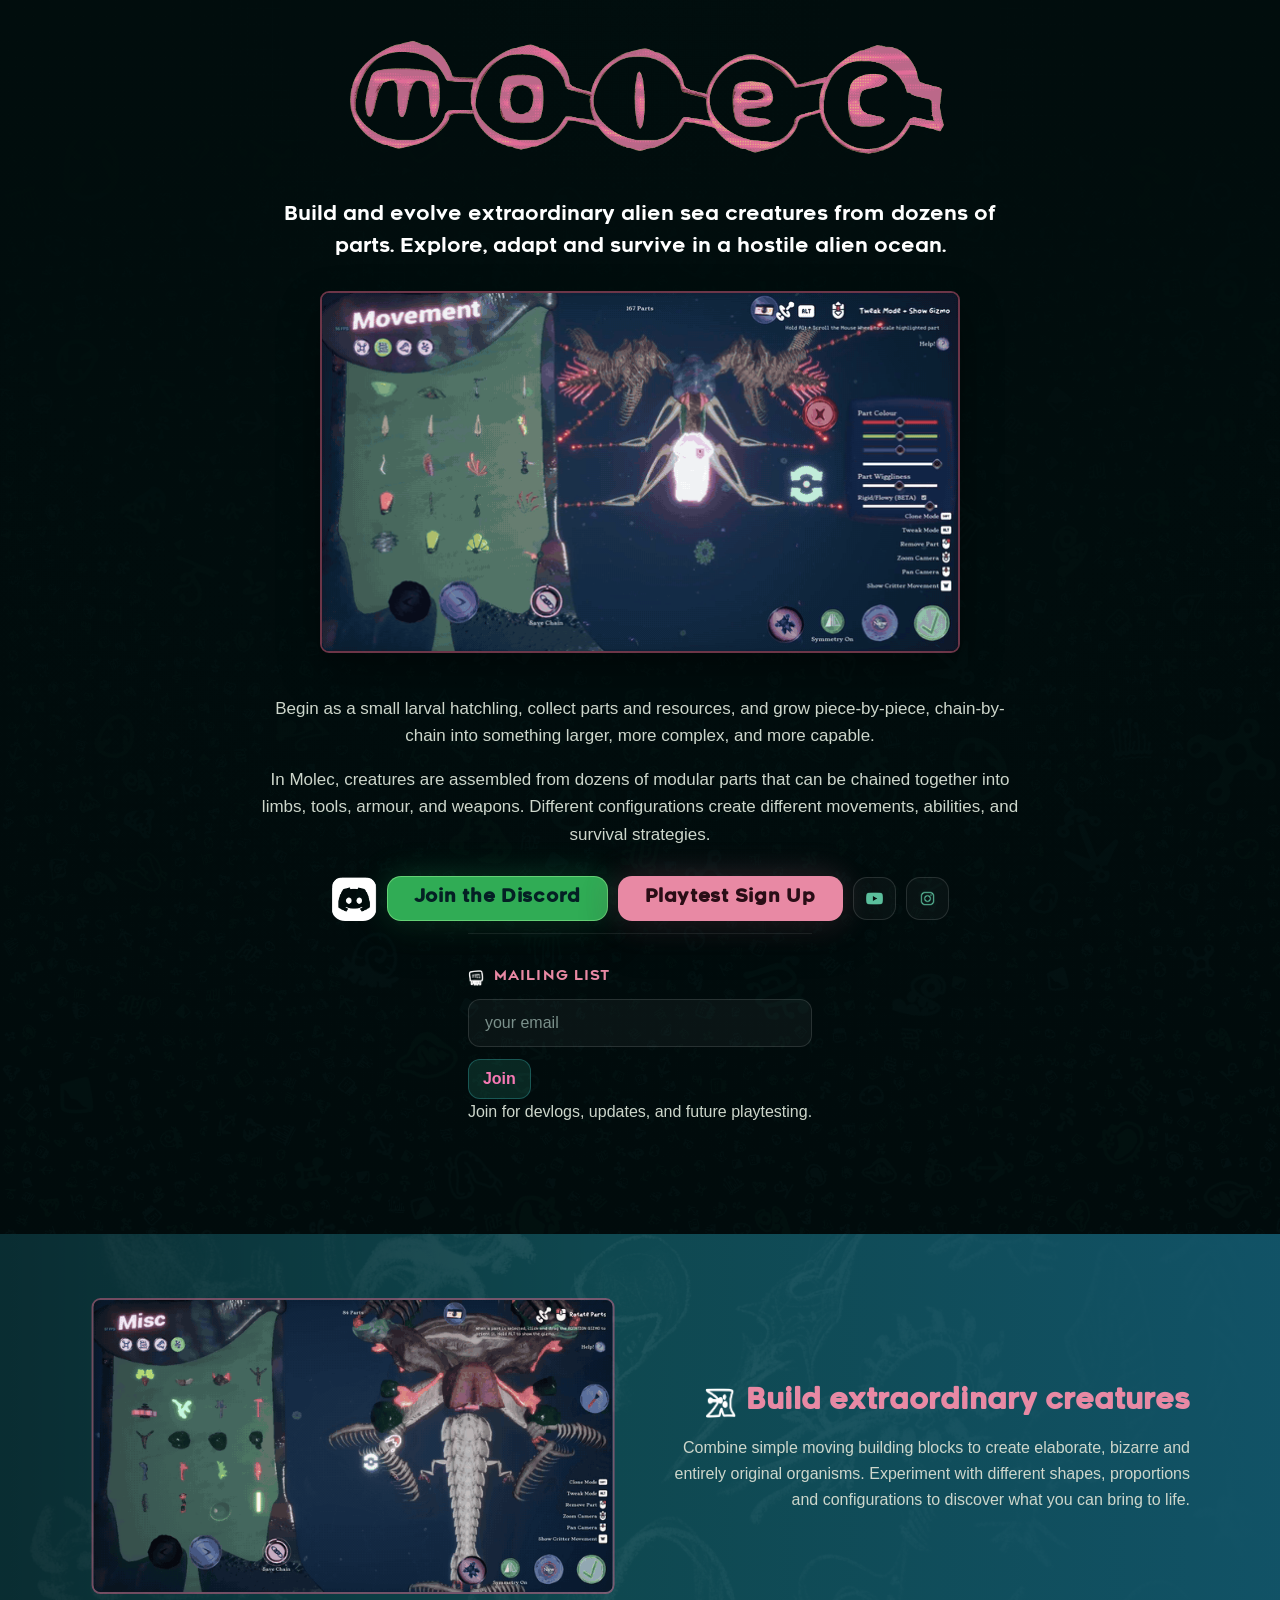
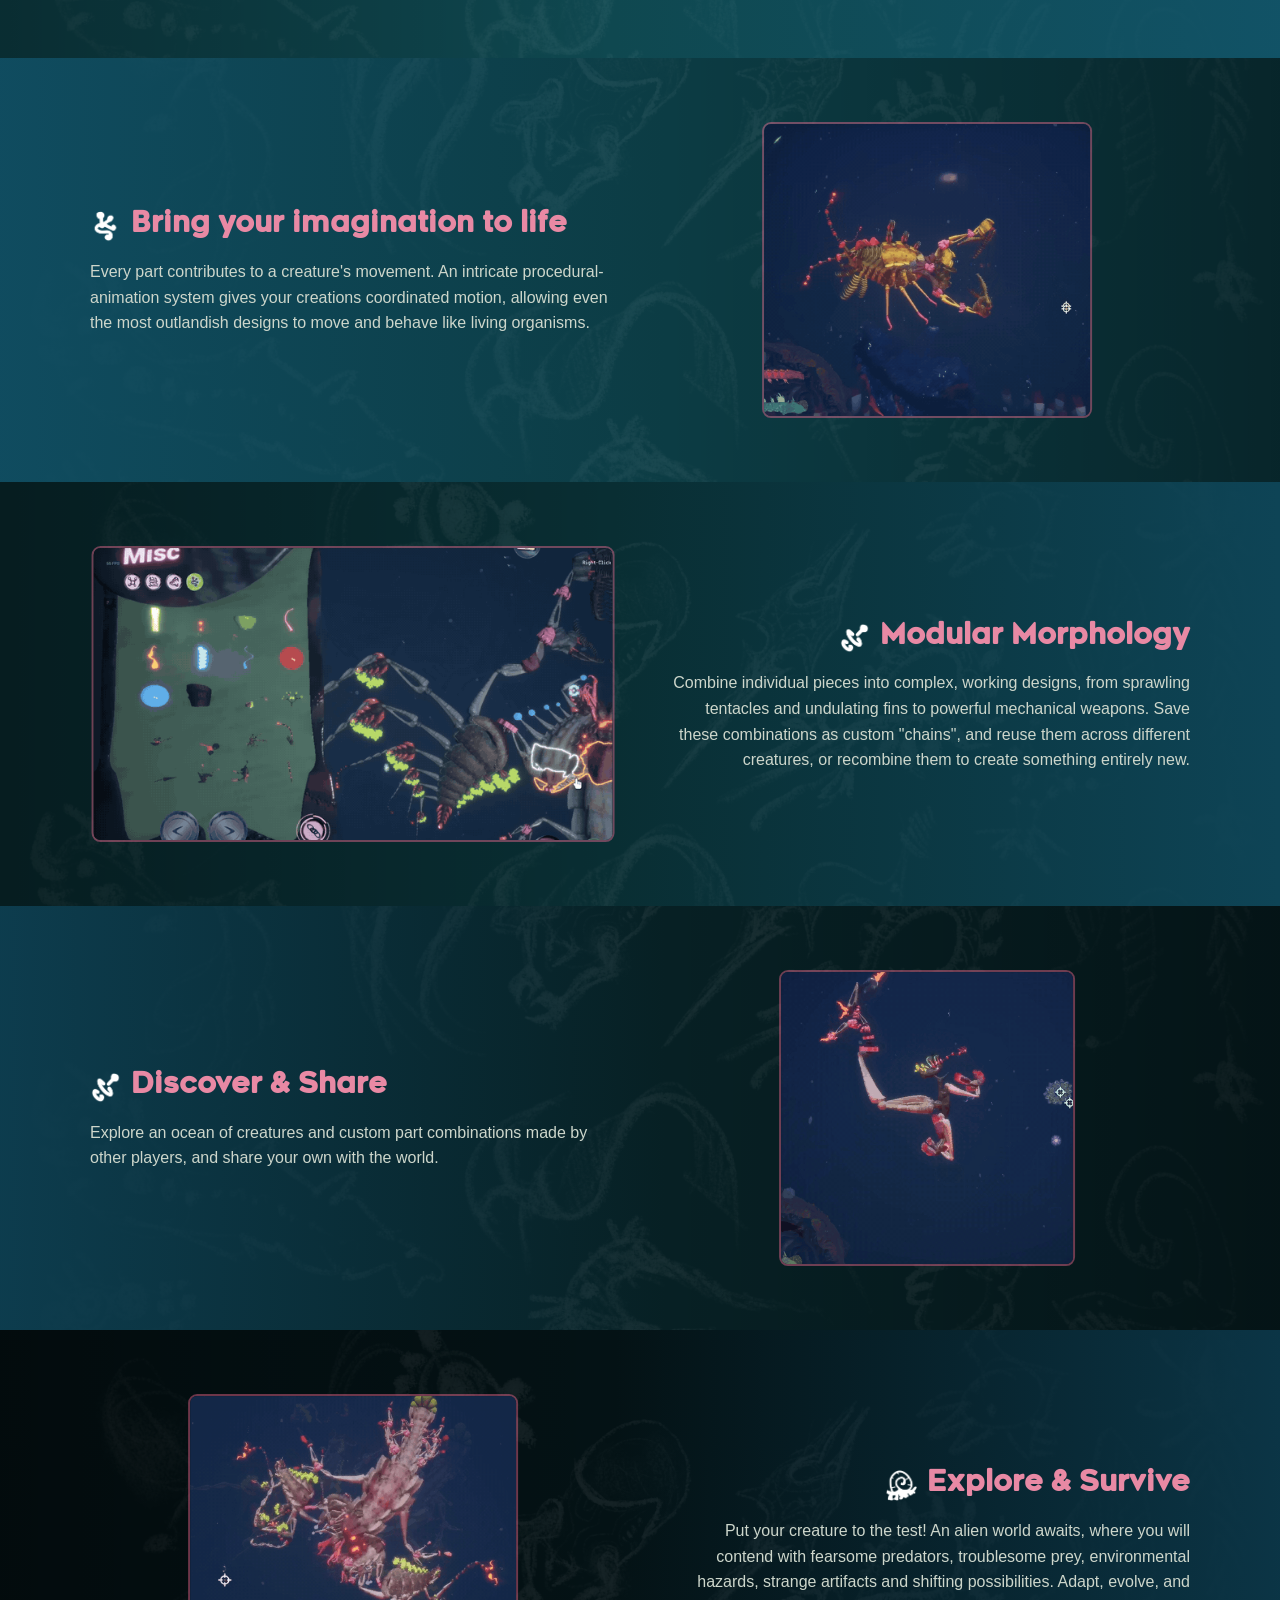
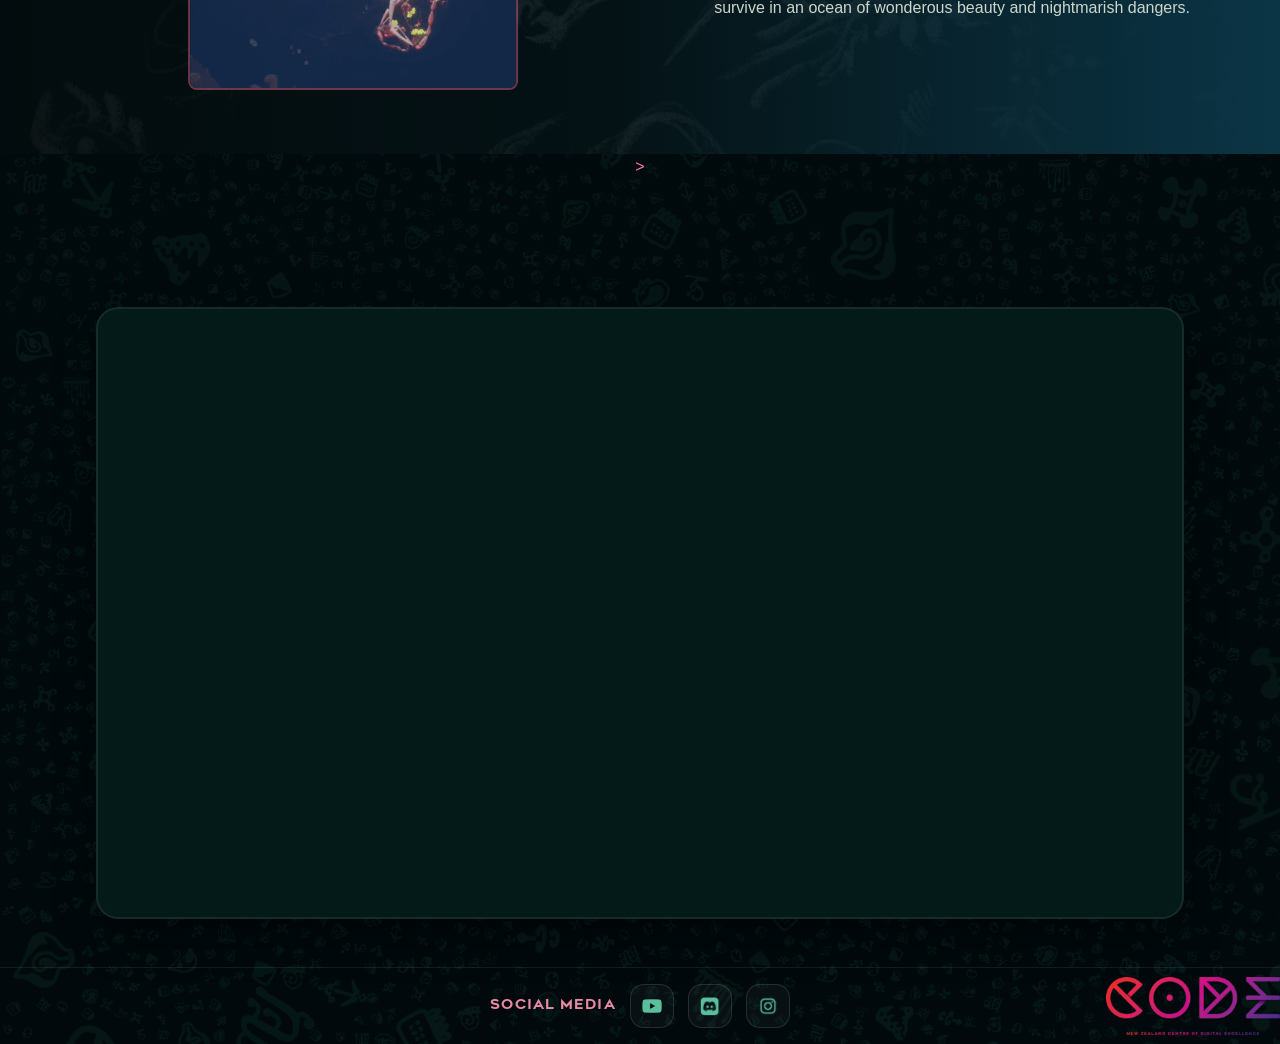
==== commit 92c6f8e2: "gifs3" ====
--- a/index.html
+++ b/index.html
@@ -22,6 +22,16 @@
       <p>
         Build and evolve extraordinary alien sea creatures from dozens of parts. Explore, adapt and survive in a hostile alien ocean.
       </p>
+    </section>
+
+    <section class="medley-hero" aria-label="Molec creature showcase">
+      <img
+        src="media/gifs/medley.gif"
+        alt="A medley of creatures made in Molec"
+        width="640"
+        height="360"
+        decoding="async"
+      >
     </section>
 
      <!--<div class="hero-band">
--- a/styles.css
+++ b/styles.css
@@ -277,6 +277,20 @@
   font-family: "RenogareSoft-Regular", sans-serif;
 }
 
+.medley-hero {
+  width: min(100%, 640px);
+  margin: 0 auto 42px;
+}
+
+.medley-hero img {
+  display: block;
+  width: 100%;
+  height: auto;
+  border: 2px solid var(--feature-row-frame);
+  border-radius: var(--feature-row-radius);
+  box-shadow: 0 18px 40px rgba(0, 0, 0, 0.38);
+}
+
 .body-copy {
   
   max-width: 760px;
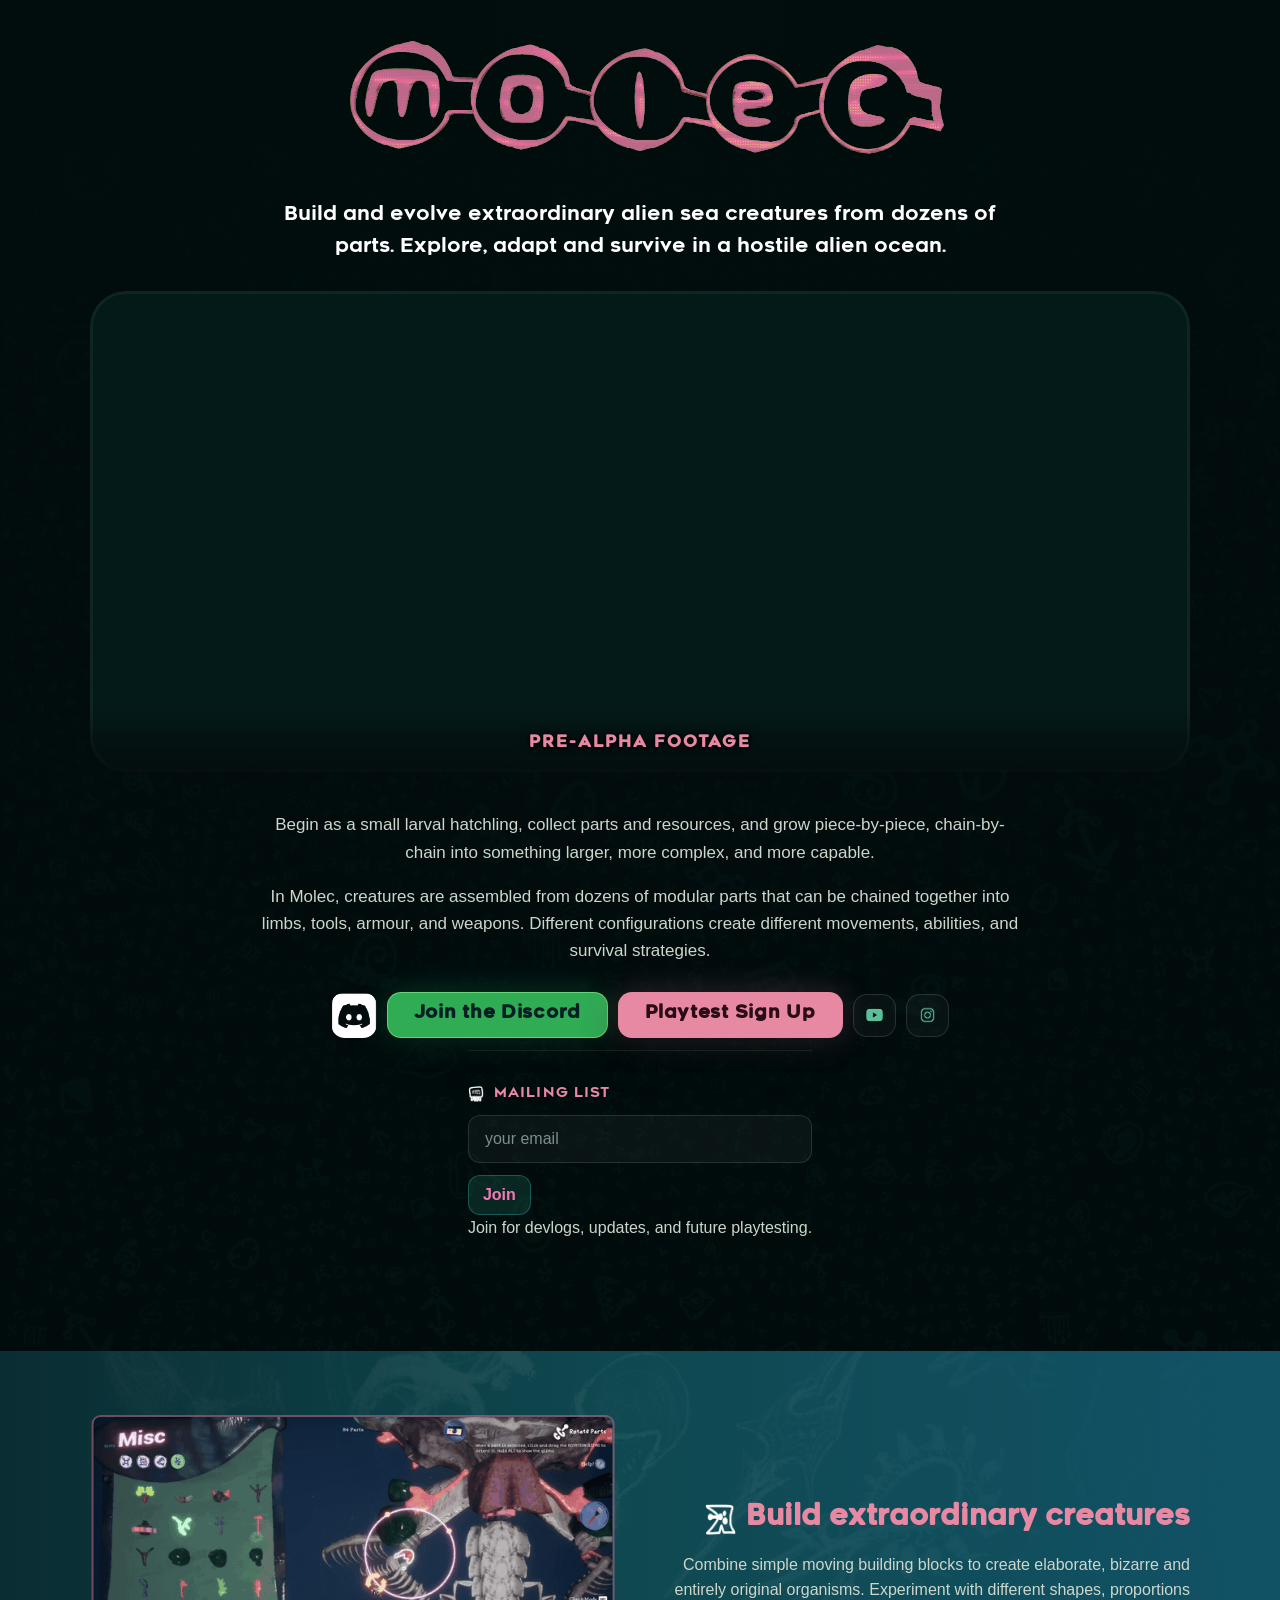
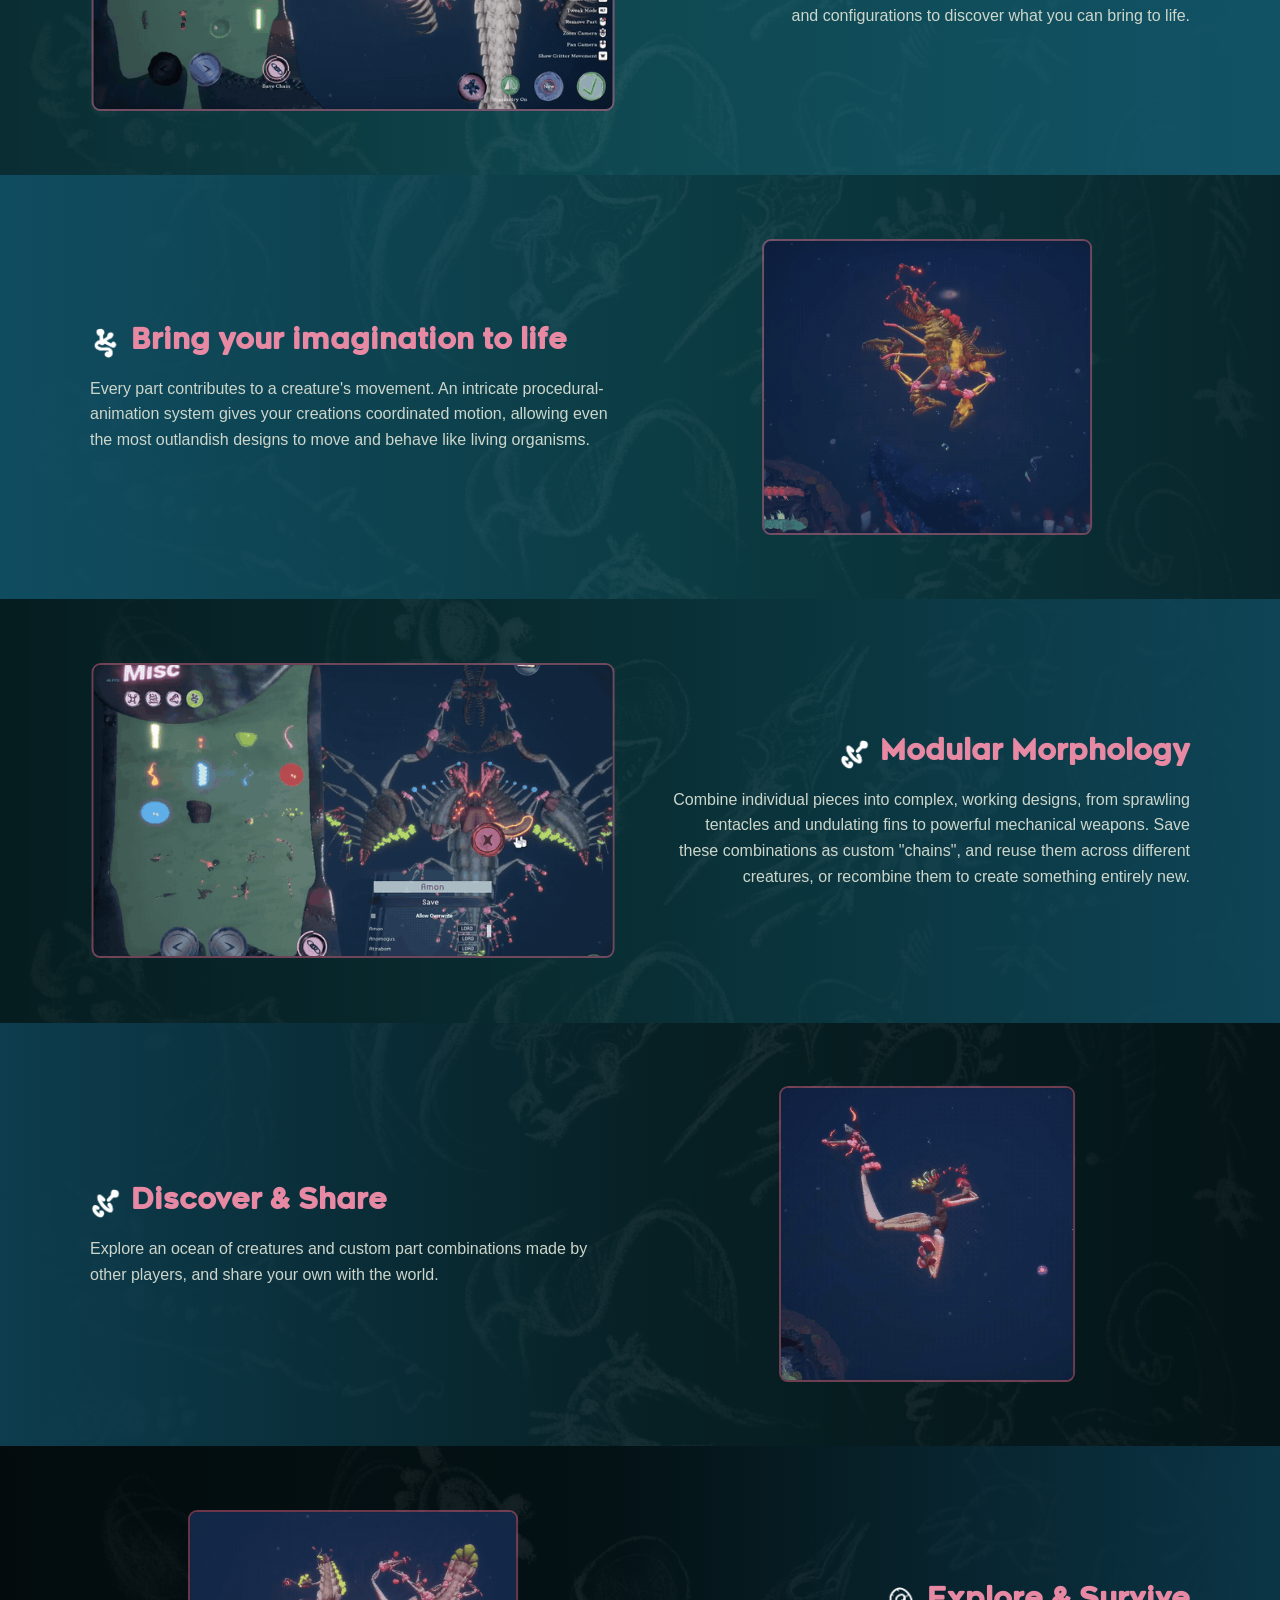
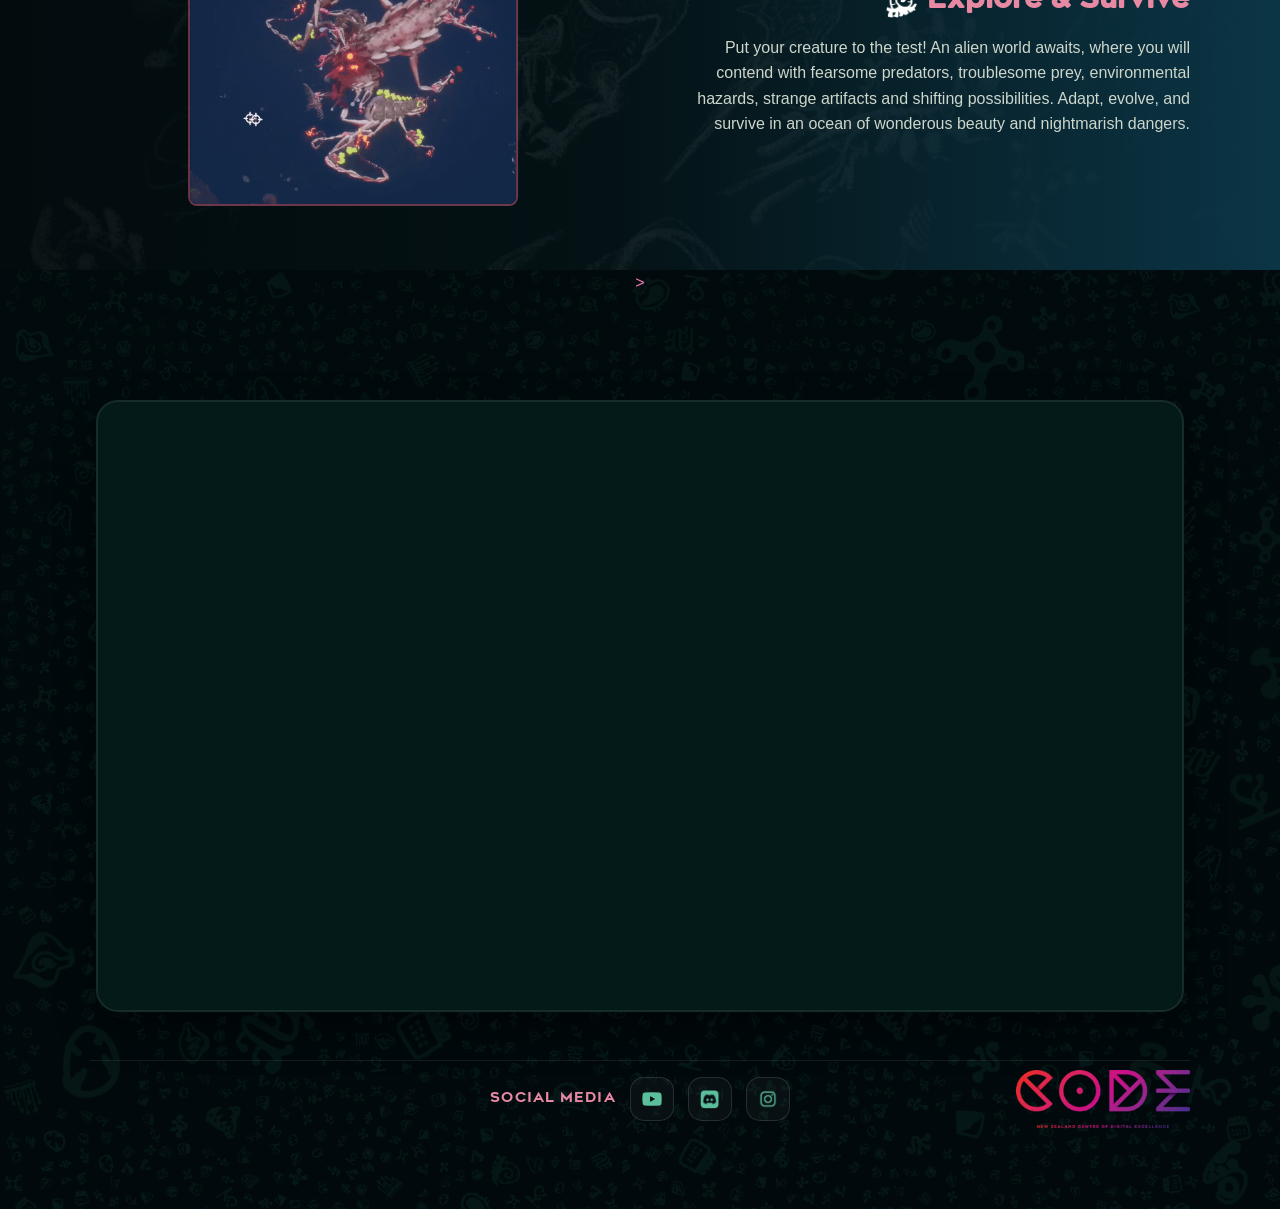
==== commit 2eabfe4c: "vid" ====
--- a/index.html
+++ b/index.html
@@ -24,7 +24,7 @@
       </p>
     </section>
 
-    <section class="medley-hero" aria-label="Molec creature showcase">
+    <!--<section class="medley-hero" aria-label="Molec creature showcase">
       <img
         src="media/gifs/medley.gif"
         alt="A medley of creatures made in Molec"
@@ -32,9 +32,9 @@
         height="360"
         decoding="async"
       >
-    </section>
-
-     <!--<div class="hero-band">
+    </section>-->
+
+     <div class="hero-band">
       <section class="hero">
         <video
           id="hero-video"
@@ -48,7 +48,7 @@
           Your browser does not support the video tag.
         </video>
         <p class="hero-footage-label">Pre-alpha footage</p>
-      </section>-->
+      </section>
 
 
 
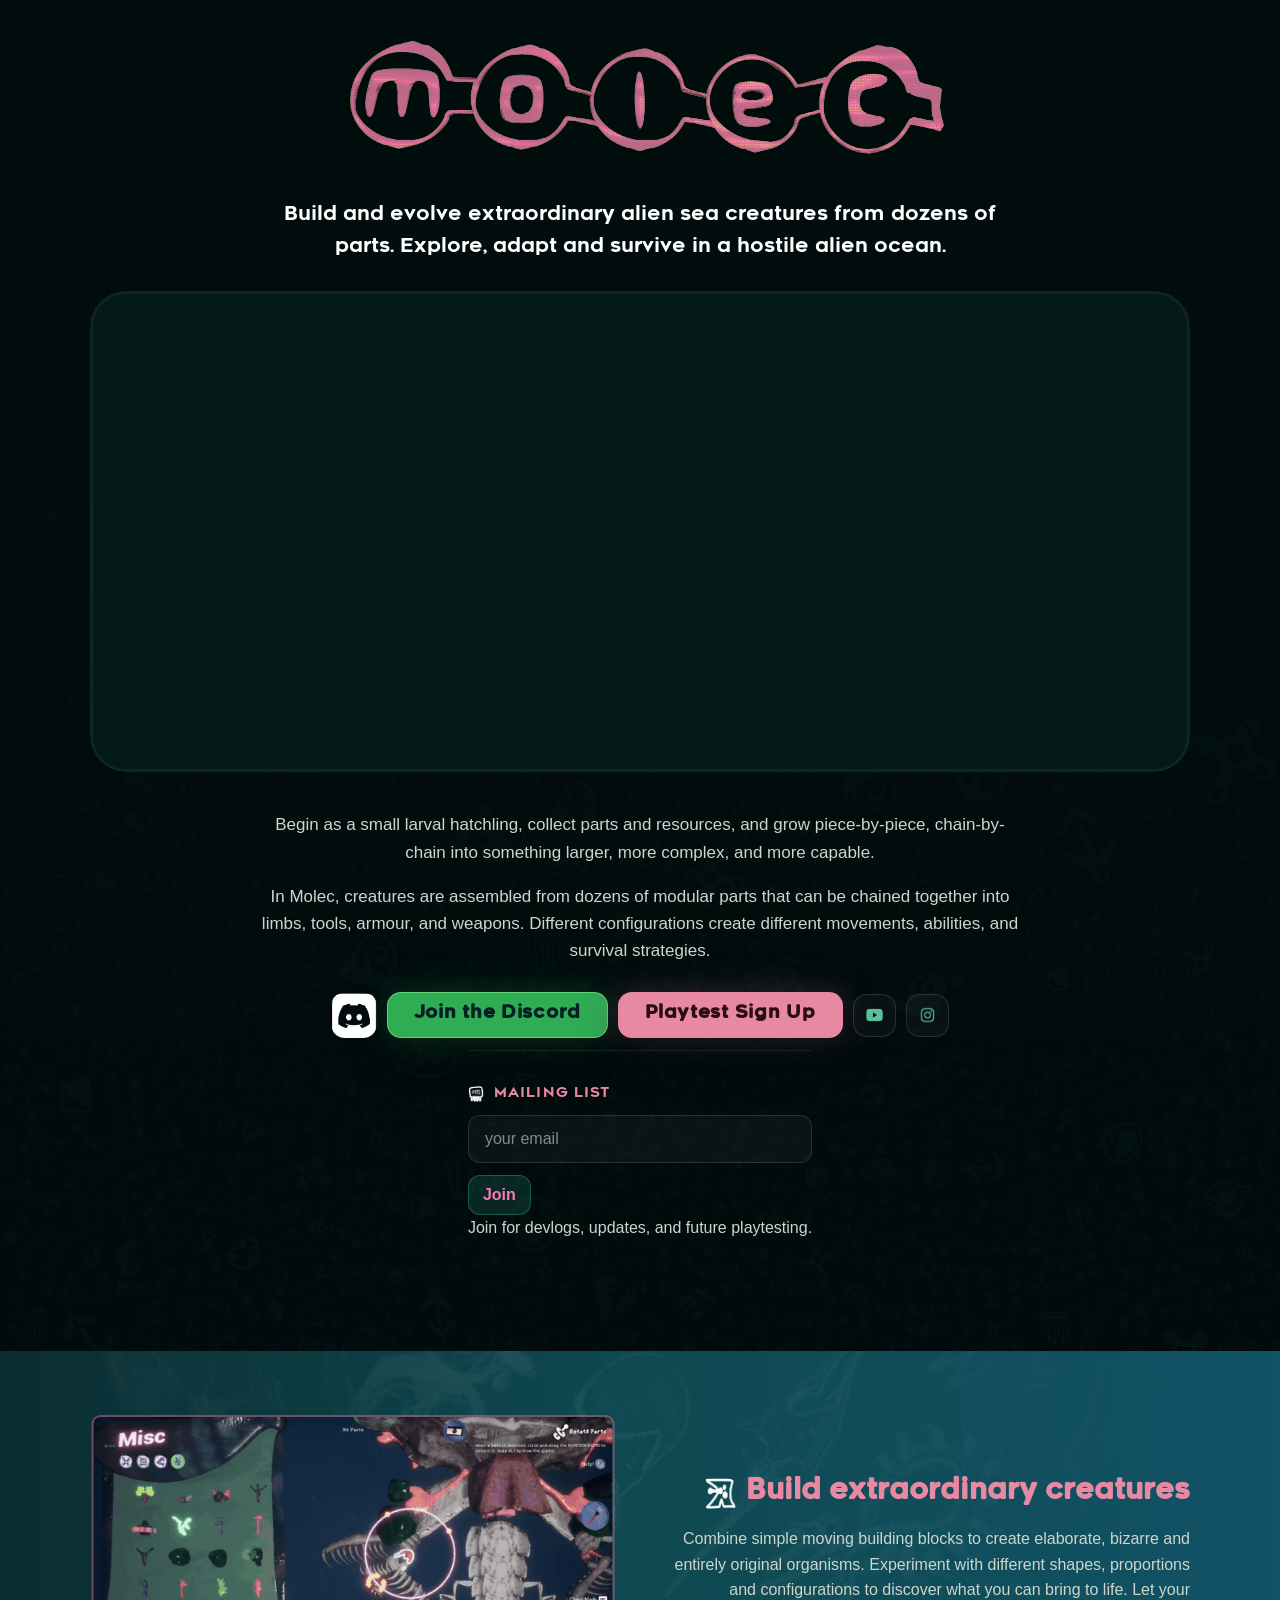
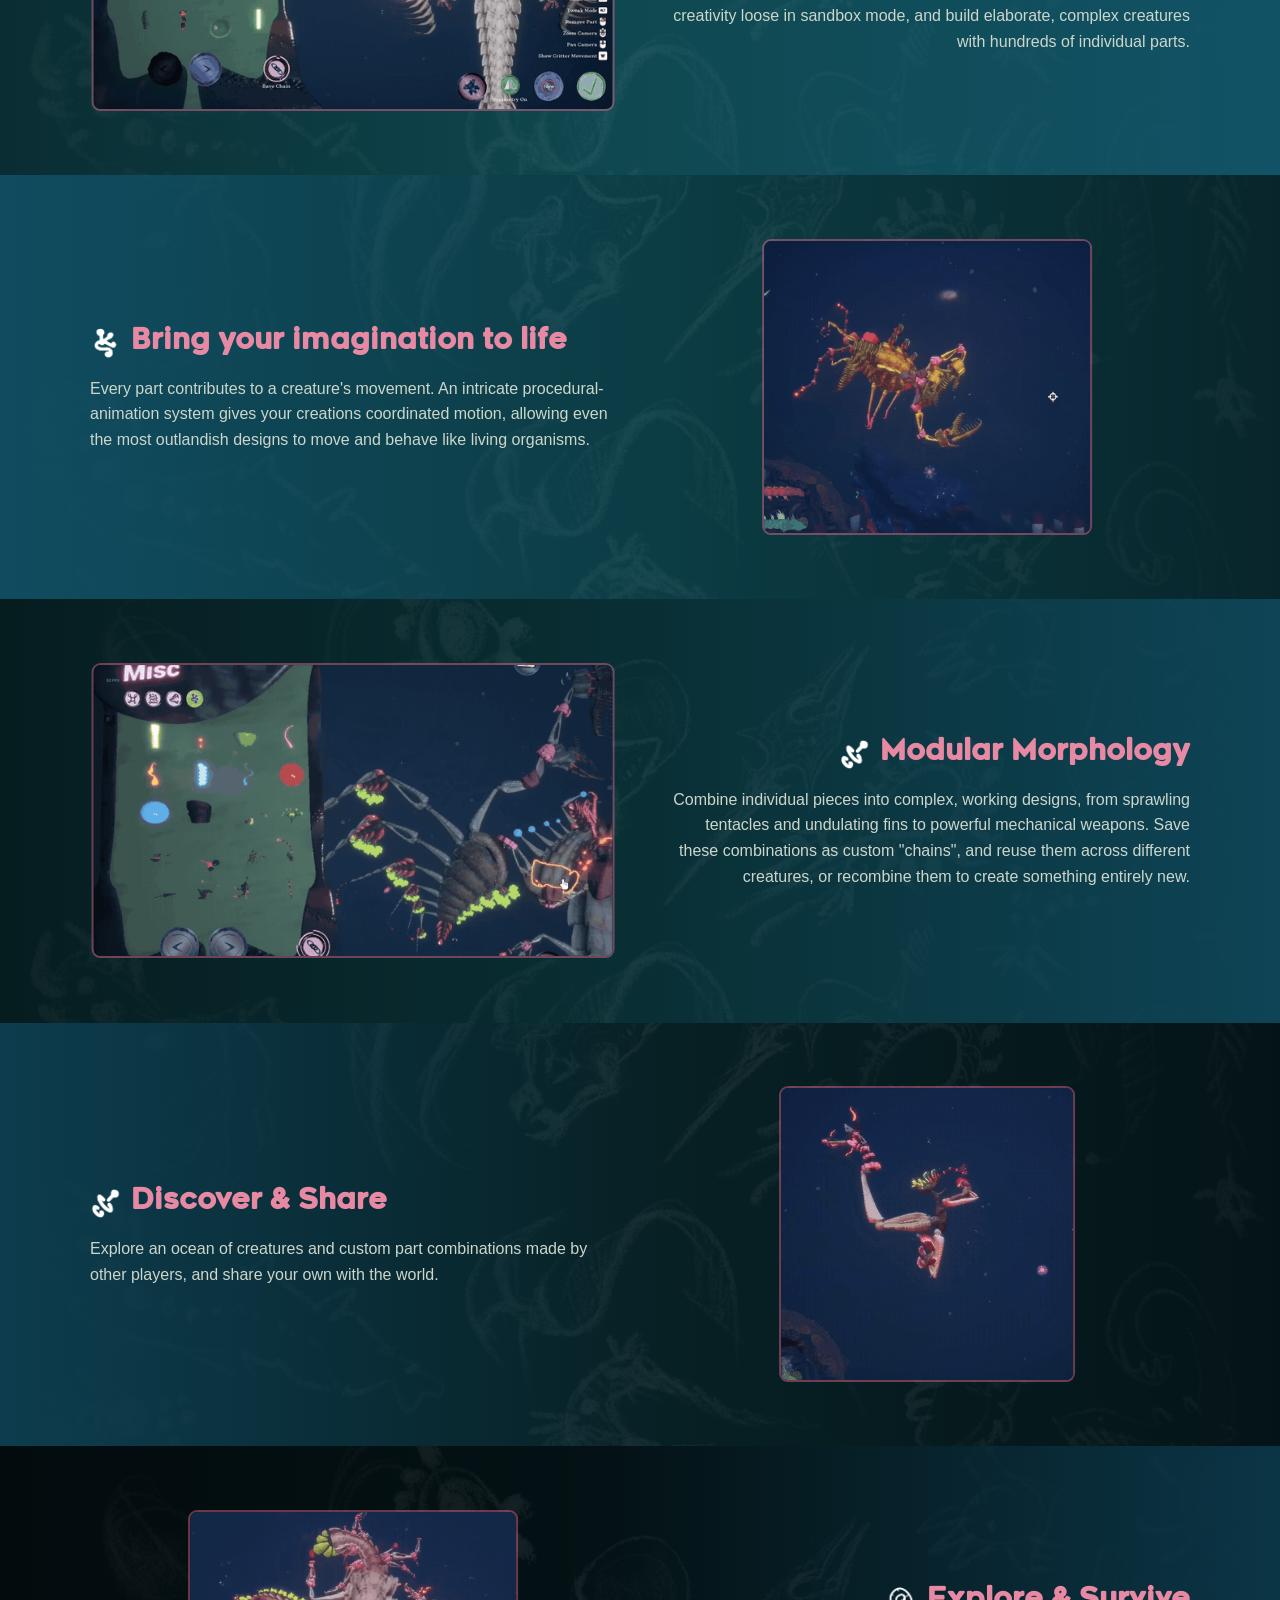
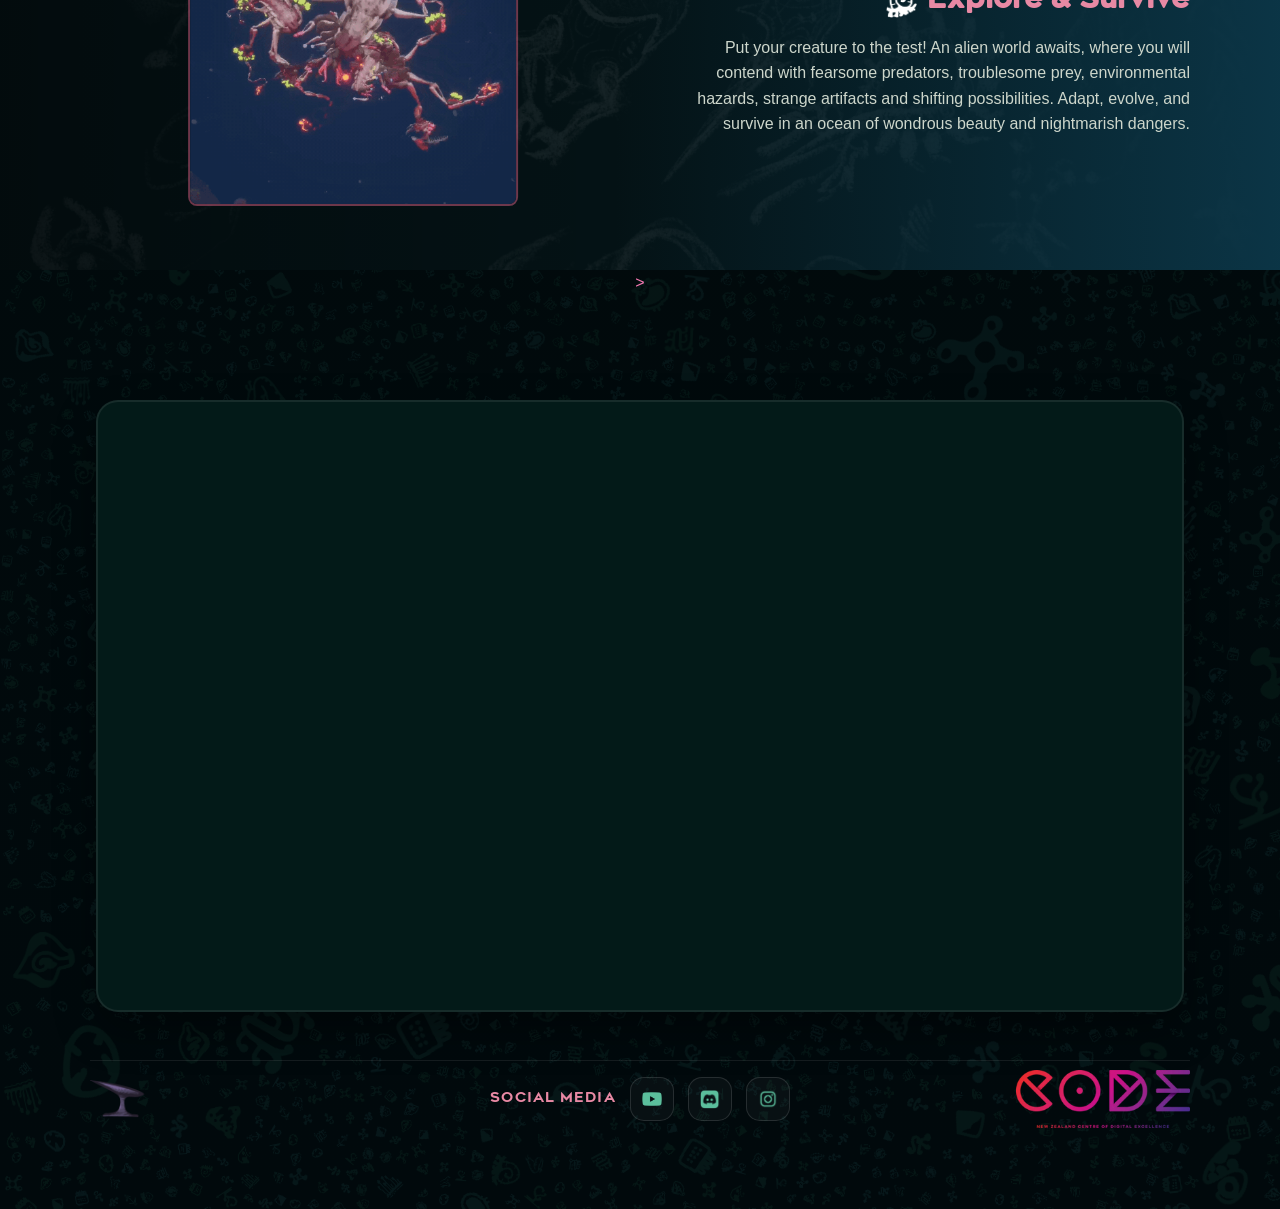
==== commit 932e3a2e: "typos" ====
--- a/index.html
+++ b/index.html
@@ -47,7 +47,7 @@
         >
           Your browser does not support the video tag.
         </video>
-        <p class="hero-footage-label">Pre-alpha footage</p>
+        
       </section>
 
 
@@ -153,7 +153,7 @@
                 <img class="feature-icon" src="media/icon_interiority.png" alt="">
                 Build extraordinary creatures
               </strong>
-              <p>Combine simple moving building blocks to create elaborate, bizarre and entirely original organisms. Experiment with different shapes, proportions and configurations to discover what you can bring to life.</p>
+              <p>Combine simple moving building blocks to create elaborate, bizarre and entirely original organisms. Experiment with different shapes, proportions and configurations to discover what you can bring to life. Let your creativity loose in sandbox mode, and build elaborate, complex creatures with hundreds of individual parts.</p>
             </div>
             <div class="feature-row-media">
               <img
@@ -233,7 +233,7 @@
                 <img class="feature-icon" src="media/icon_shelled.png" alt="">
                 Explore & Survive
               </strong>
-              <p>Put your creature to the test! An alien world awaits, where you will contend with fearsome predators, troublesome prey, environmental hazards, strange artifacts and shifting possibilities. Adapt, evolve, and survive in an ocean of wonderous beauty and nightmarish dangers.</p>
+              <p>Put your creature to the test! An alien world awaits, where you will contend with fearsome predators, troublesome prey, environmental hazards, strange artifacts and shifting possibilities. Adapt, evolve, and survive in an ocean of wondrous beauty and nightmarish dangers.</p>
             </div>
             <div class="feature-row-media">
               <img
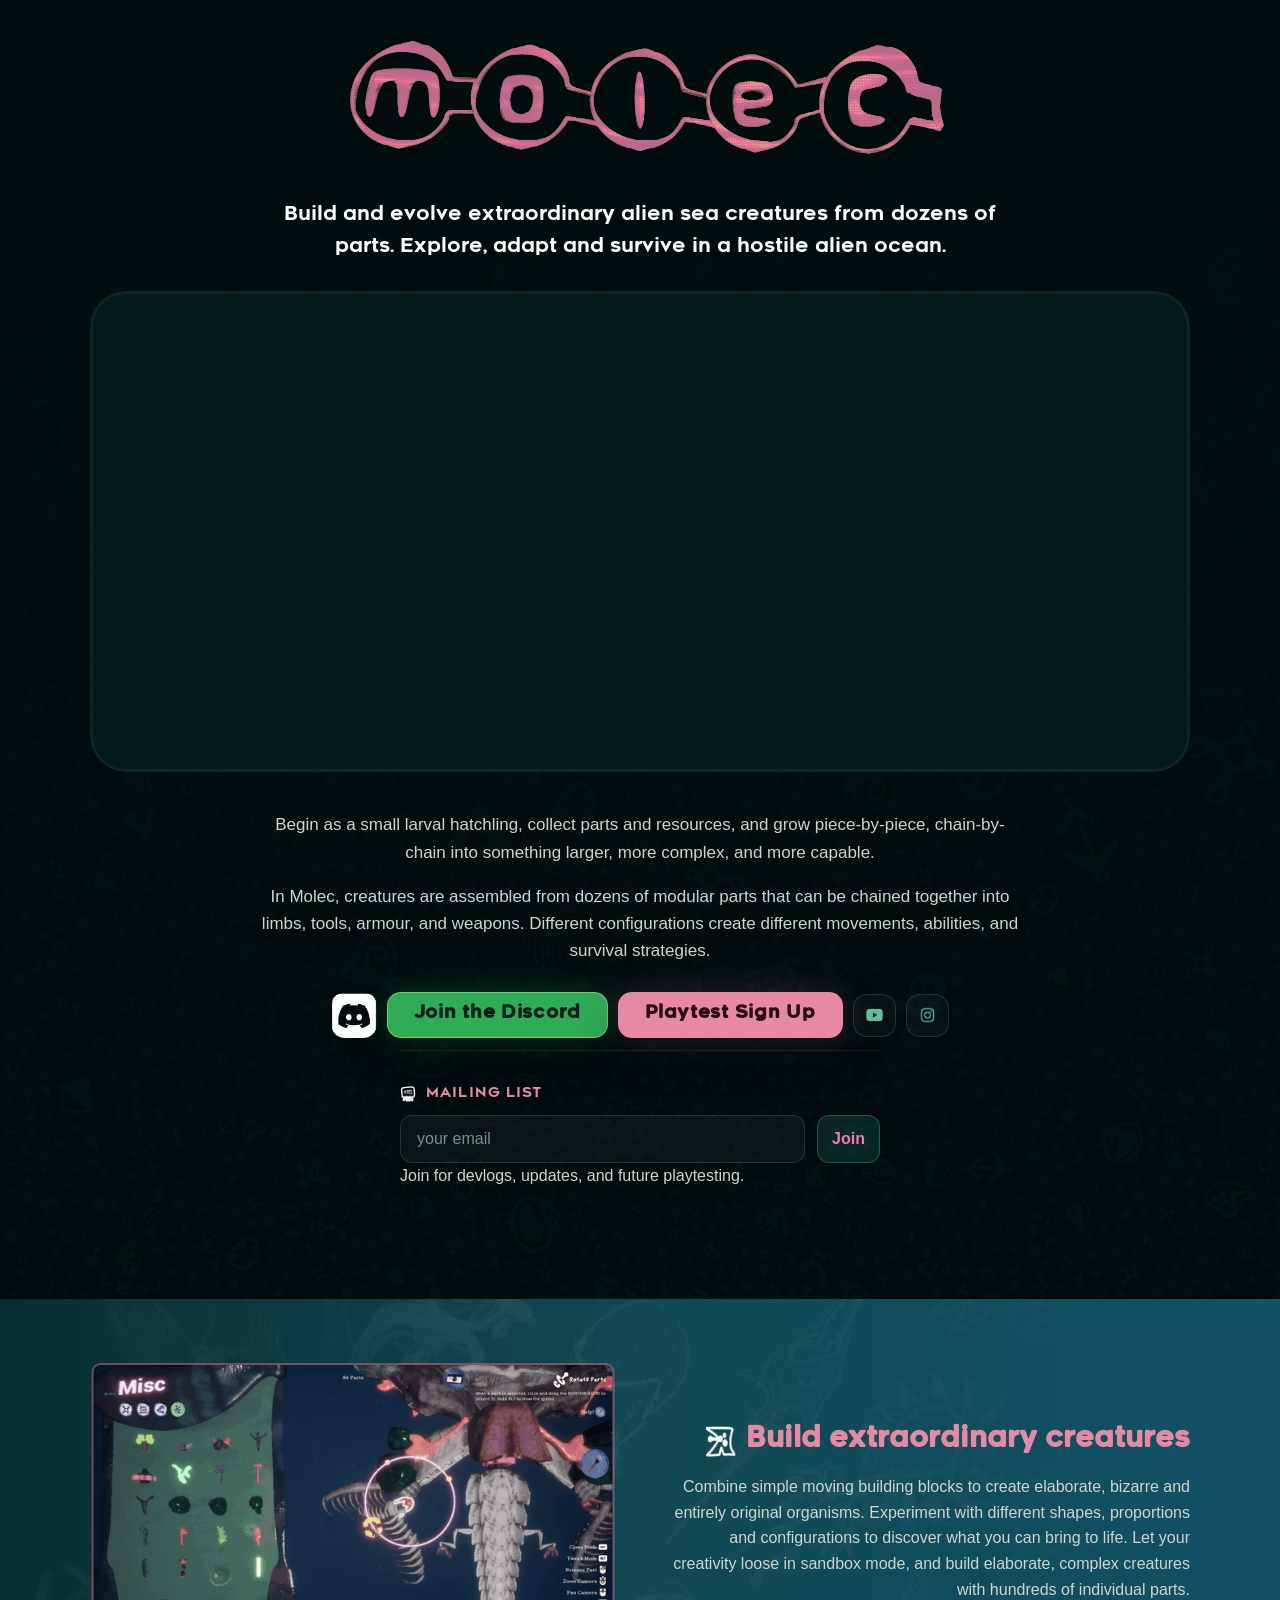
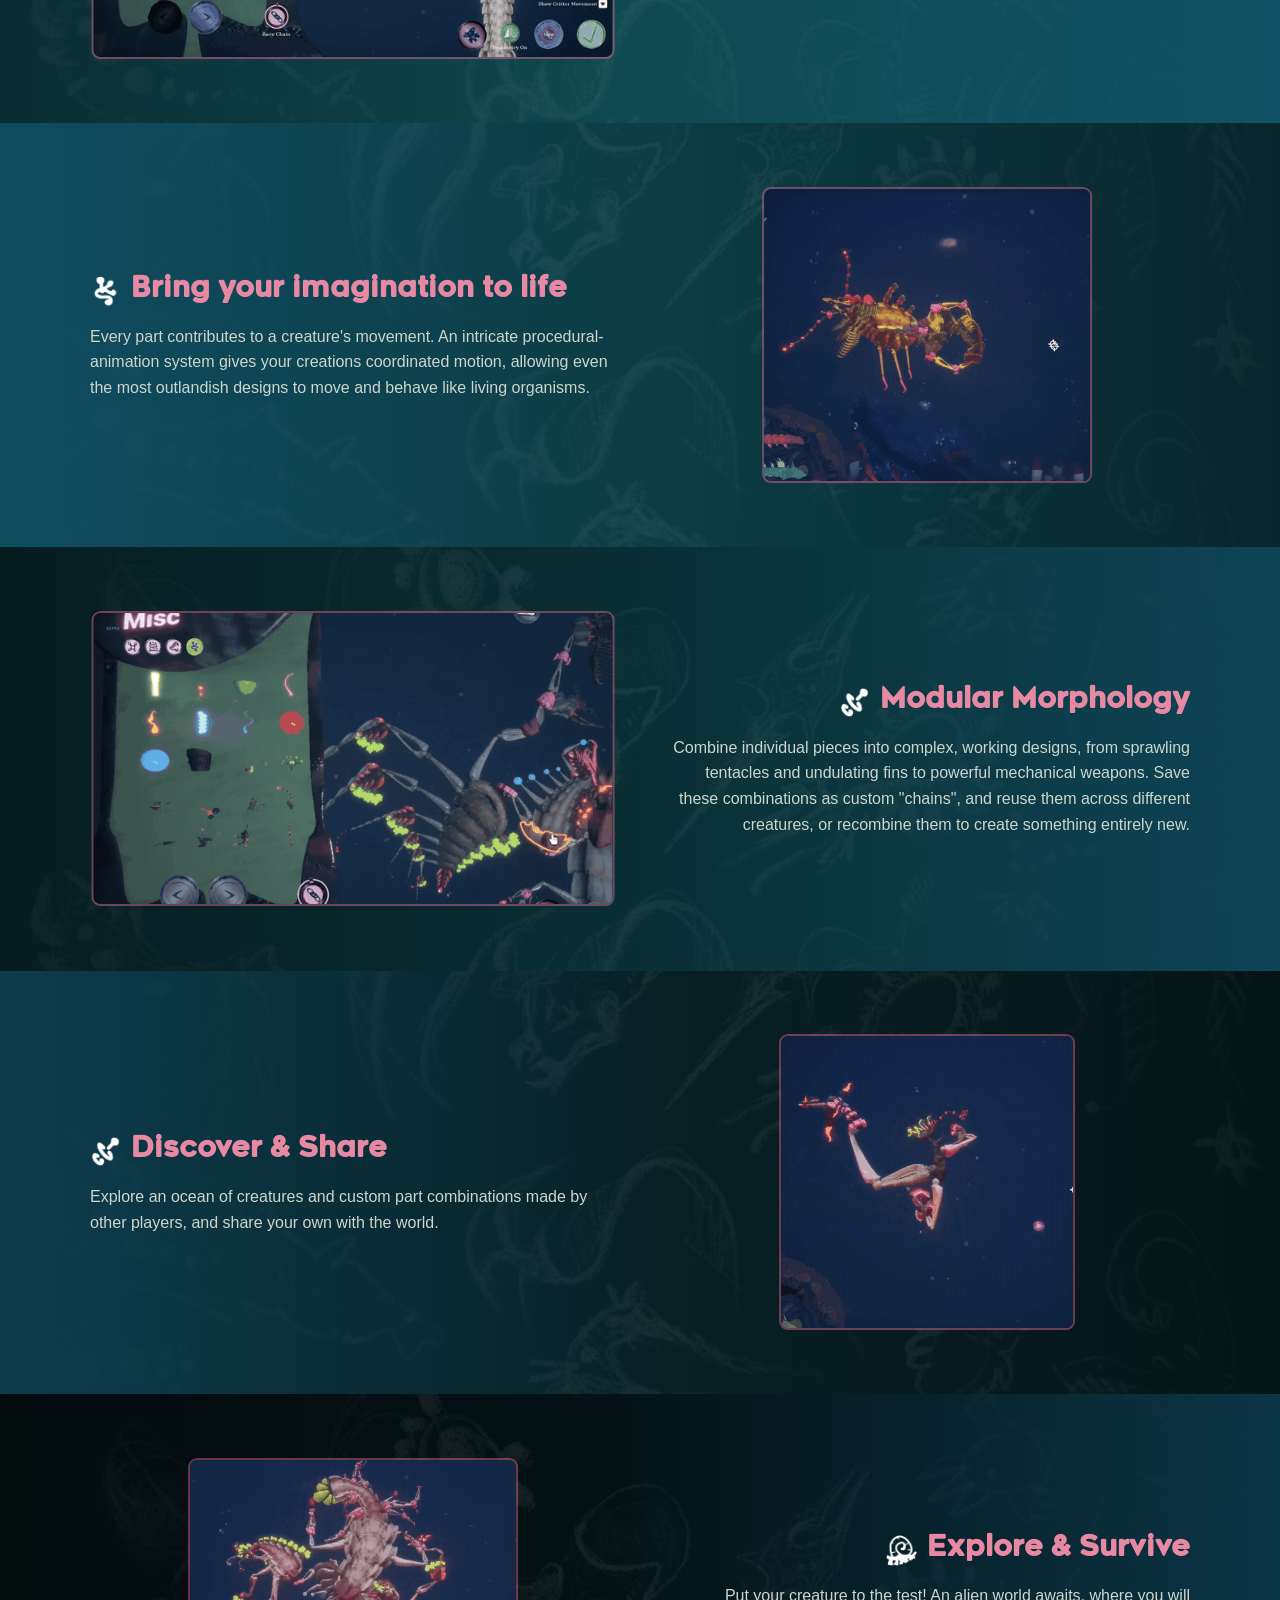
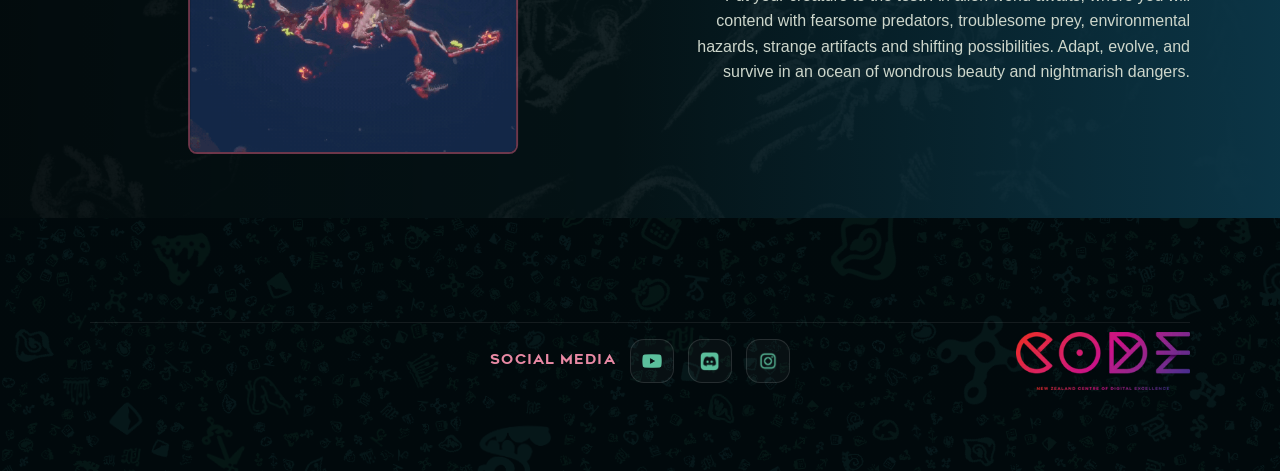
==== commit 87b4703a: "fin" ====
--- a/index.html
+++ b/index.html
@@ -247,26 +247,14 @@
         </article>
 
         
-              >
+              
             </div>
           </div>
         </article>
       </section>
 
       
-      <section class="intro-video" aria-label="Molec trailer">
-        <div class="intro-video-frame">
-          <iframe
-            src="https://www.youtube.com/embed/G94hyjWnqBo"
-            title="Evolving complex life in Molec"
-            width="1280"
-            height="720"
-            allow="accelerometer; autoplay; clipboard-write; encrypted-media; gyroscope; picture-in-picture; web-share"
-            referrerpolicy="strict-origin-when-cross-origin"
-            allowfullscreen
-          ></iframe>
-        </div>
-      </section>
+      
 
     </main>
 
--- a/styles.css
+++ b/styles.css
@@ -640,6 +640,7 @@
 }
 
 .follow {
+  width: min(100%, 480px);
   max-width: 760px;
   padding-top: 18px;
   color: var(--heading);
@@ -732,13 +733,26 @@
 
 .signup-form {
   display: flex;
+  flex-flow: row nowrap;
   gap: 12px;
-  flex-wrap: wrap;
   align-items: stretch;
 }
 
+.signup-form input[type="email"] {
+  flex: 1 1 auto;
+  width: auto;
+  min-width: 0;
+}
+
+.signup-form button {
+  flex: 0 0 auto;
+  width: auto;
+  max-height: none;
+  white-space: nowrap;
+}
+
 input[type="email"] {
-  flex: 1 1 280px;
+  flex: 1 1 auto;
   min-width: 0;
   padding: 14px 16px;
   border-radius: 12px;
@@ -1066,13 +1080,13 @@
   }
 
   .signup-form {
-    flex-direction: column;
-  }
-
-  button,
-  input[type="email"] {
-    width: 100%;
-    max-height: 2em;
+    flex-flow: row nowrap;
+  }
+
+  .signup-form button,
+  .signup-form input[type="email"] {
+    width: auto;
+    max-height: none;
   }
 
   .hero-title {
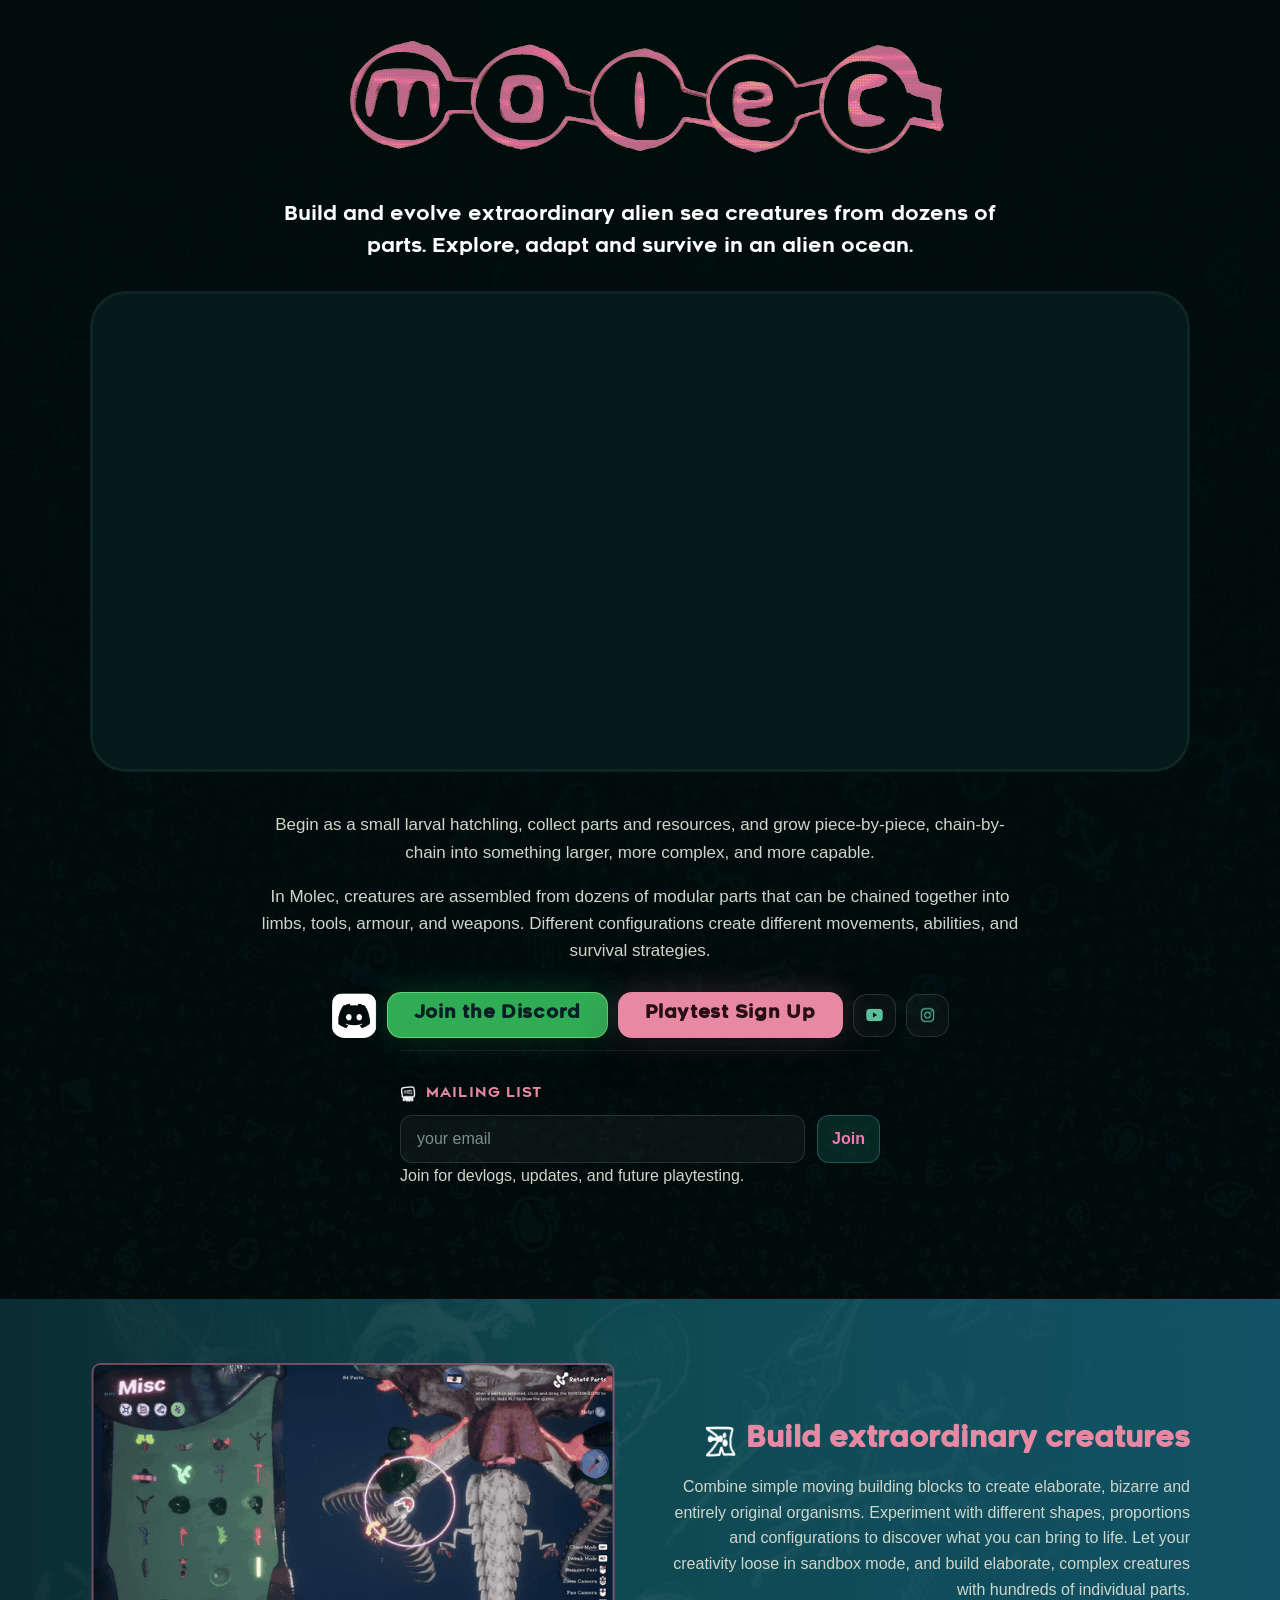
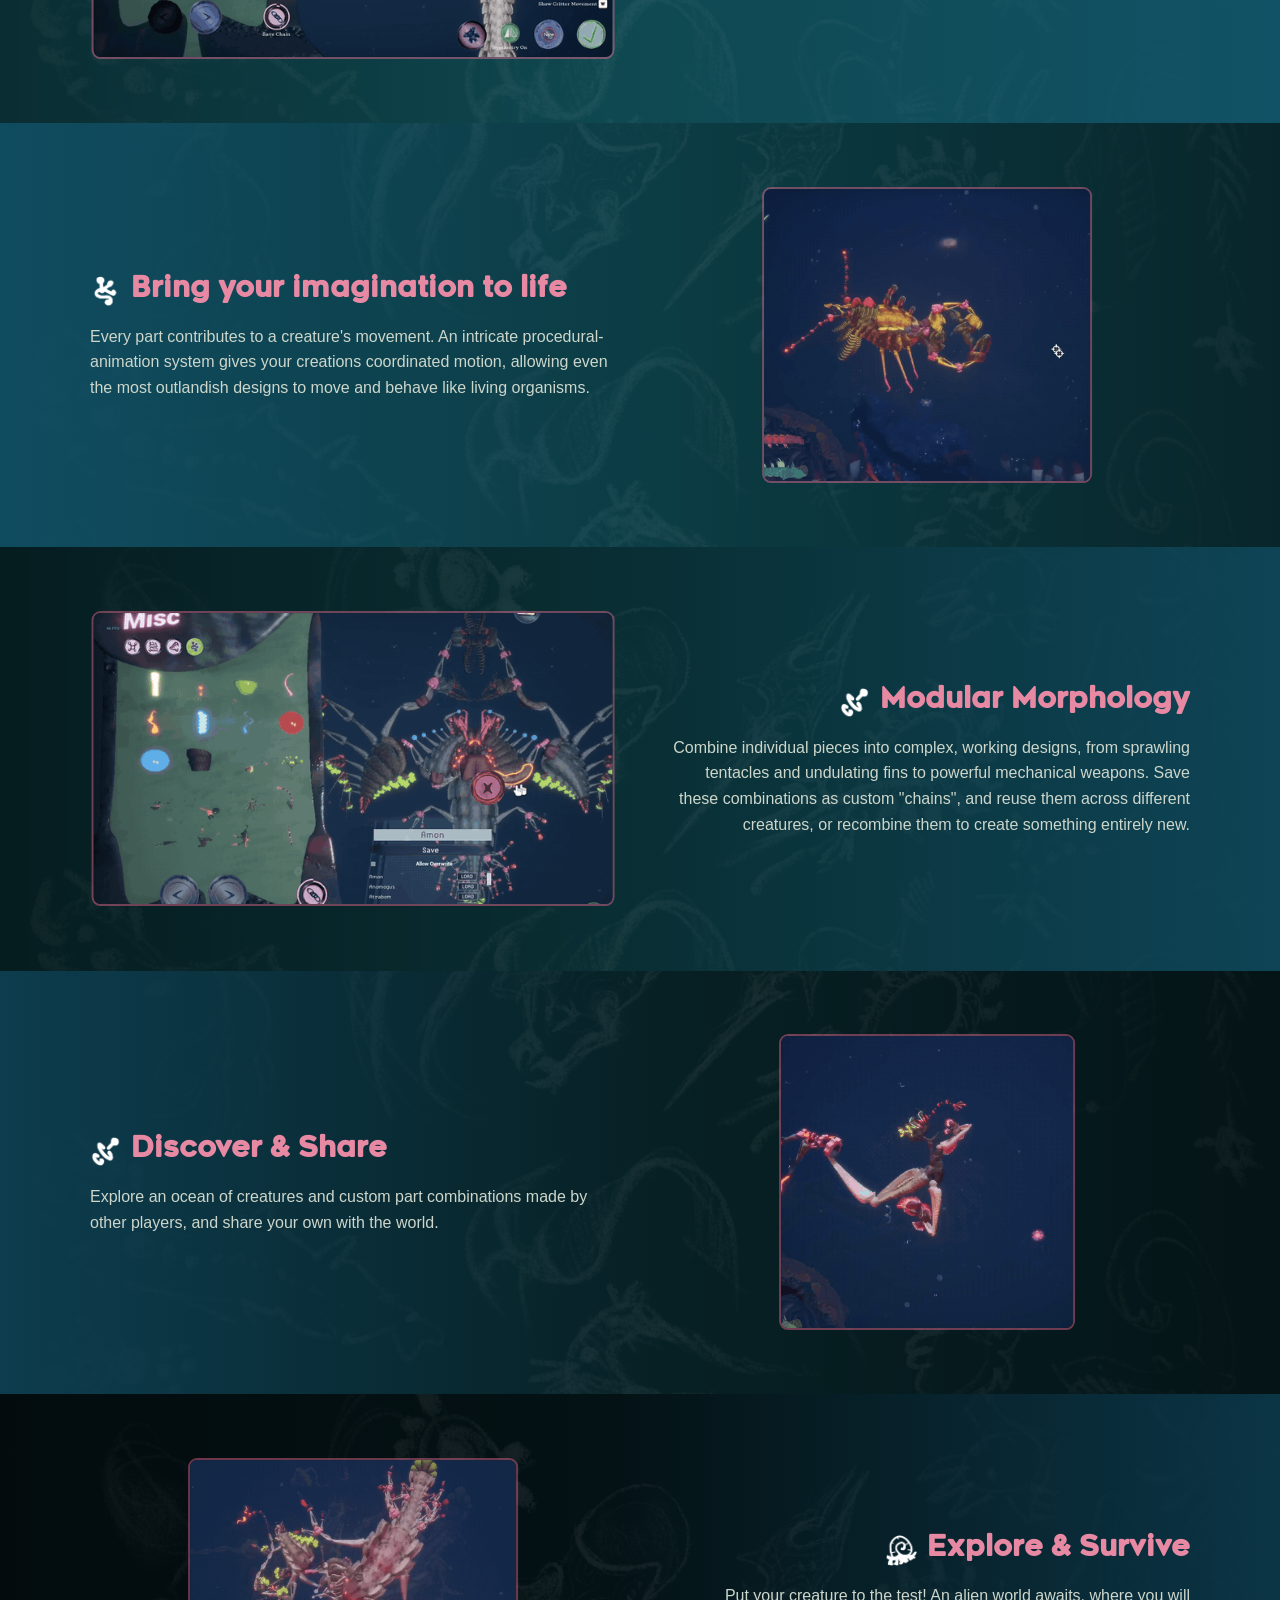
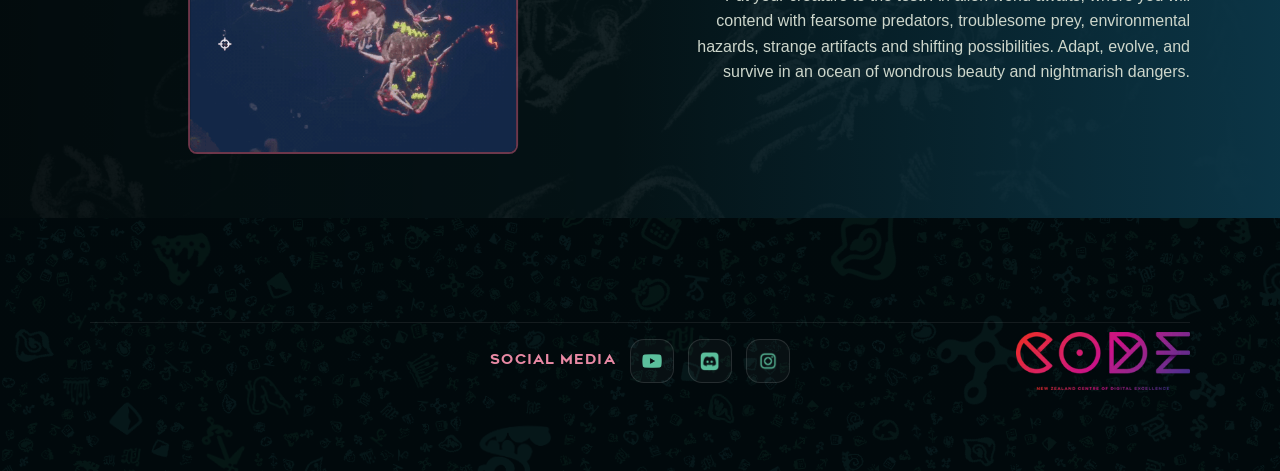
==== commit a18e2999: "logline" ====
--- a/index.html
+++ b/index.html
@@ -20,7 +20,7 @@
 
     <section class="intro">
       <p>
-        Build and evolve extraordinary alien sea creatures from dozens of parts. Explore, adapt and survive in a hostile alien ocean.
+        Build and evolve extraordinary alien sea creatures from dozens of parts. Explore, adapt and survive in an alien ocean.
       </p>
     </section>
 
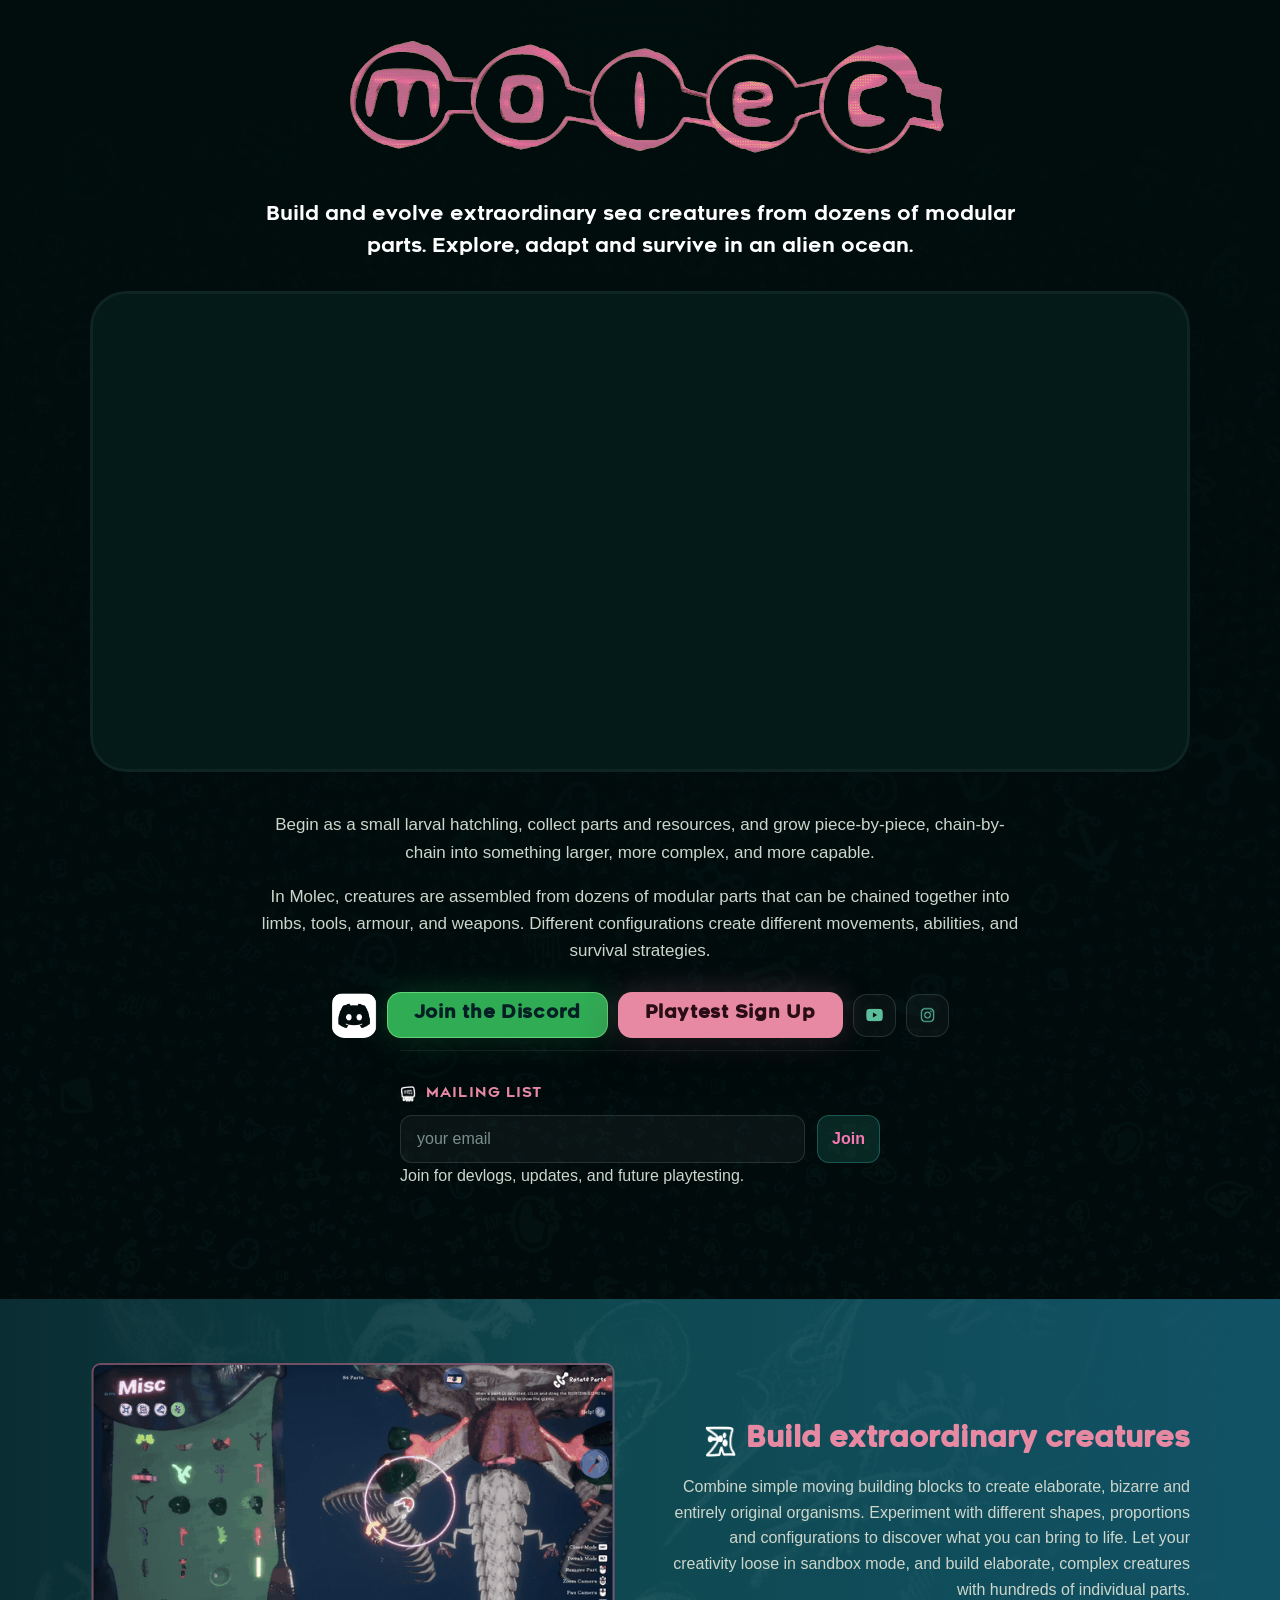
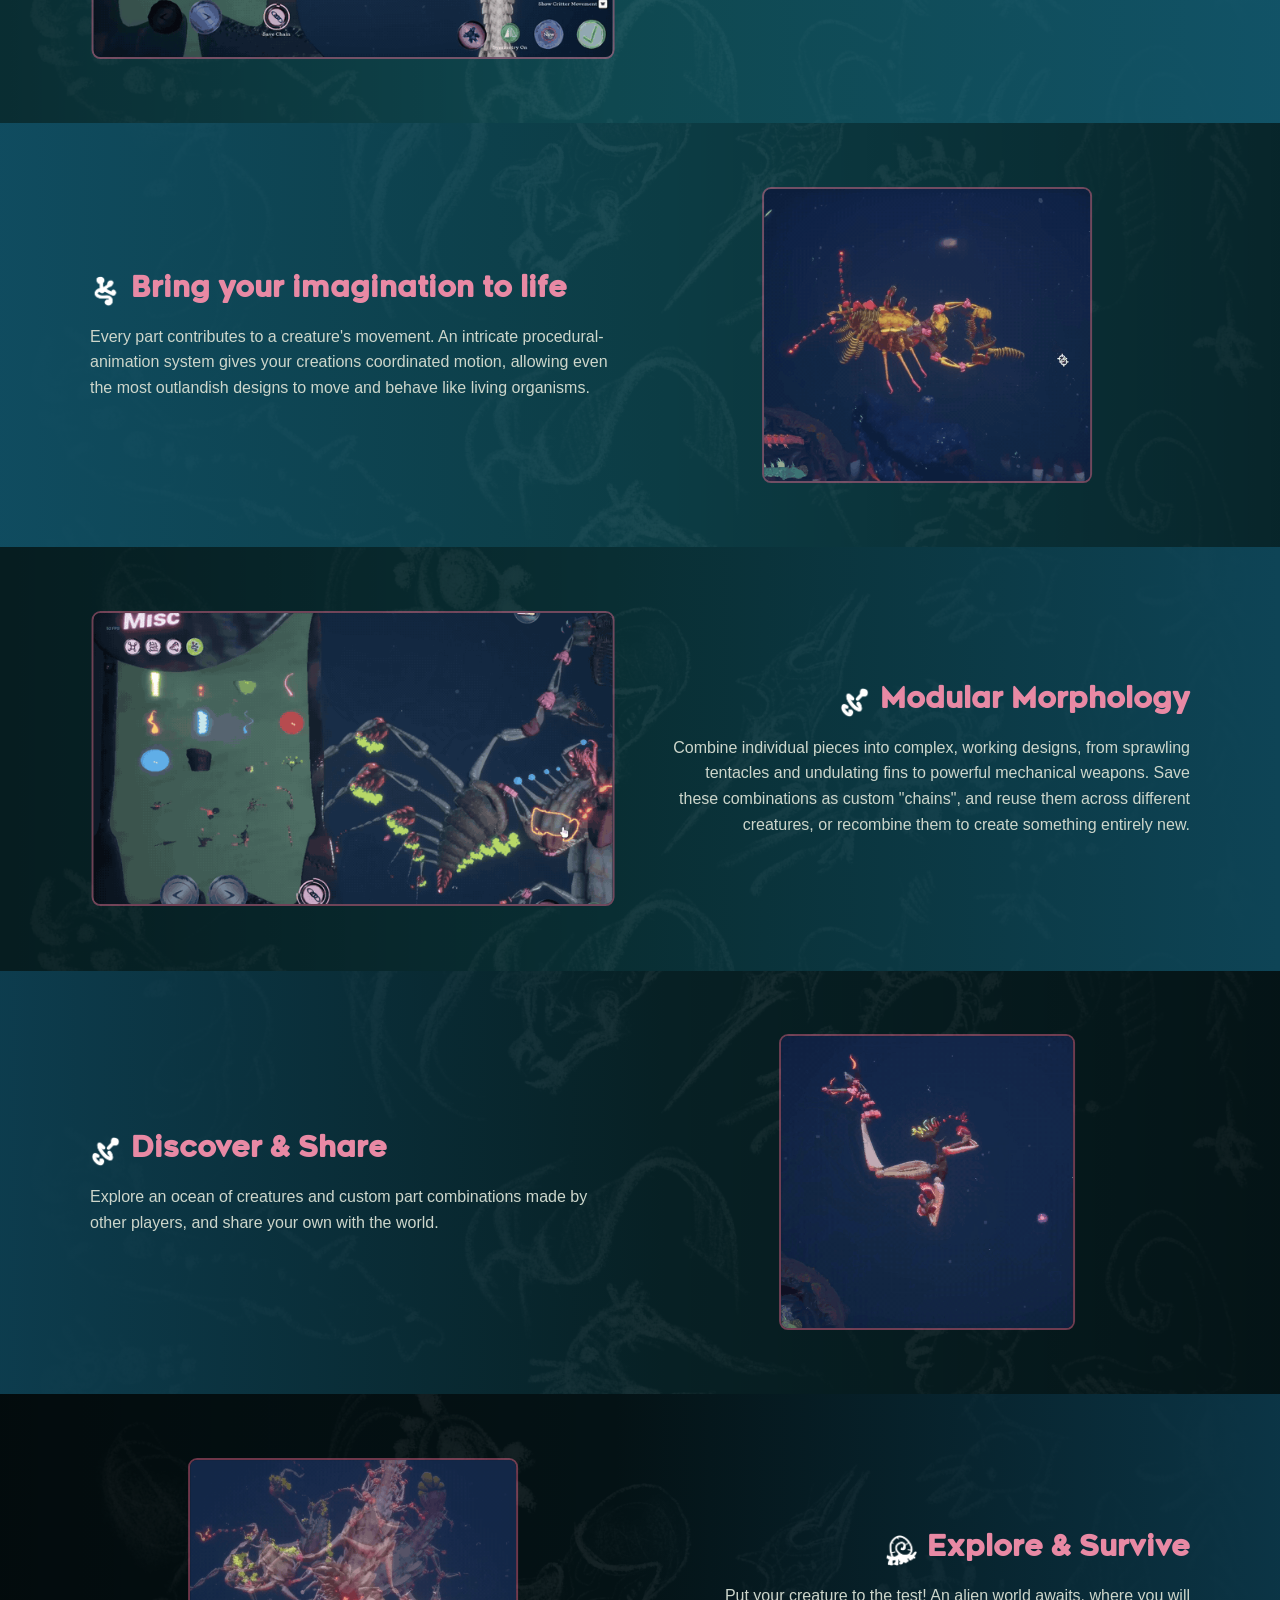
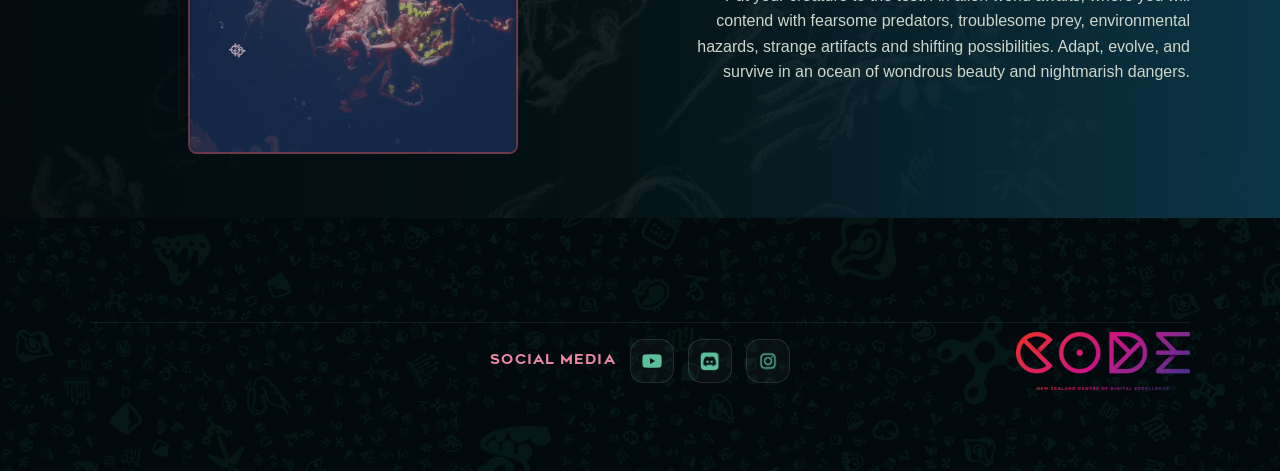
==== commit 093ad247: "logline fin" ====
--- a/index.html
+++ b/index.html
@@ -20,7 +20,7 @@
 
     <section class="intro">
       <p>
-        Build and evolve extraordinary alien sea creatures from dozens of parts. Explore, adapt and survive in an alien ocean.
+        Build and evolve extraordinary sea creatures from dozens of modular parts. Explore, adapt and survive in an alien ocean.
       </p>
     </section>
 
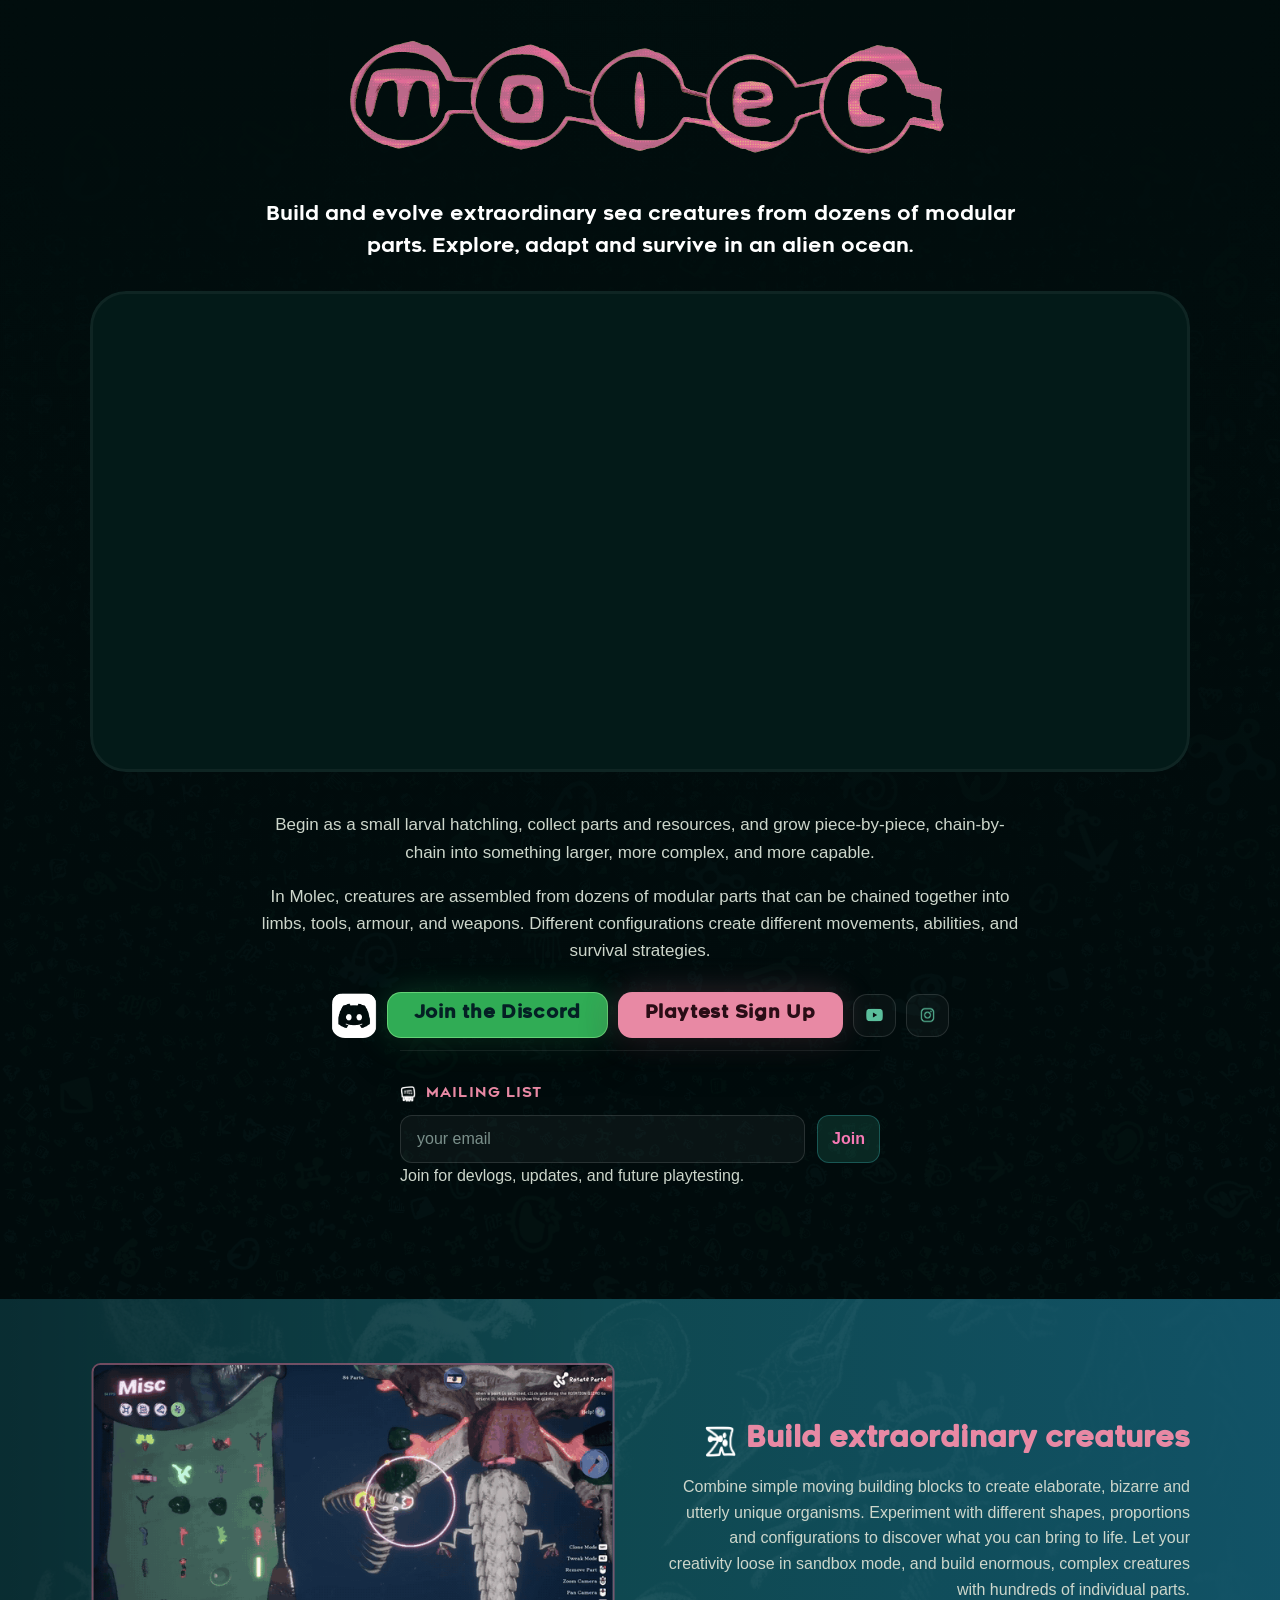
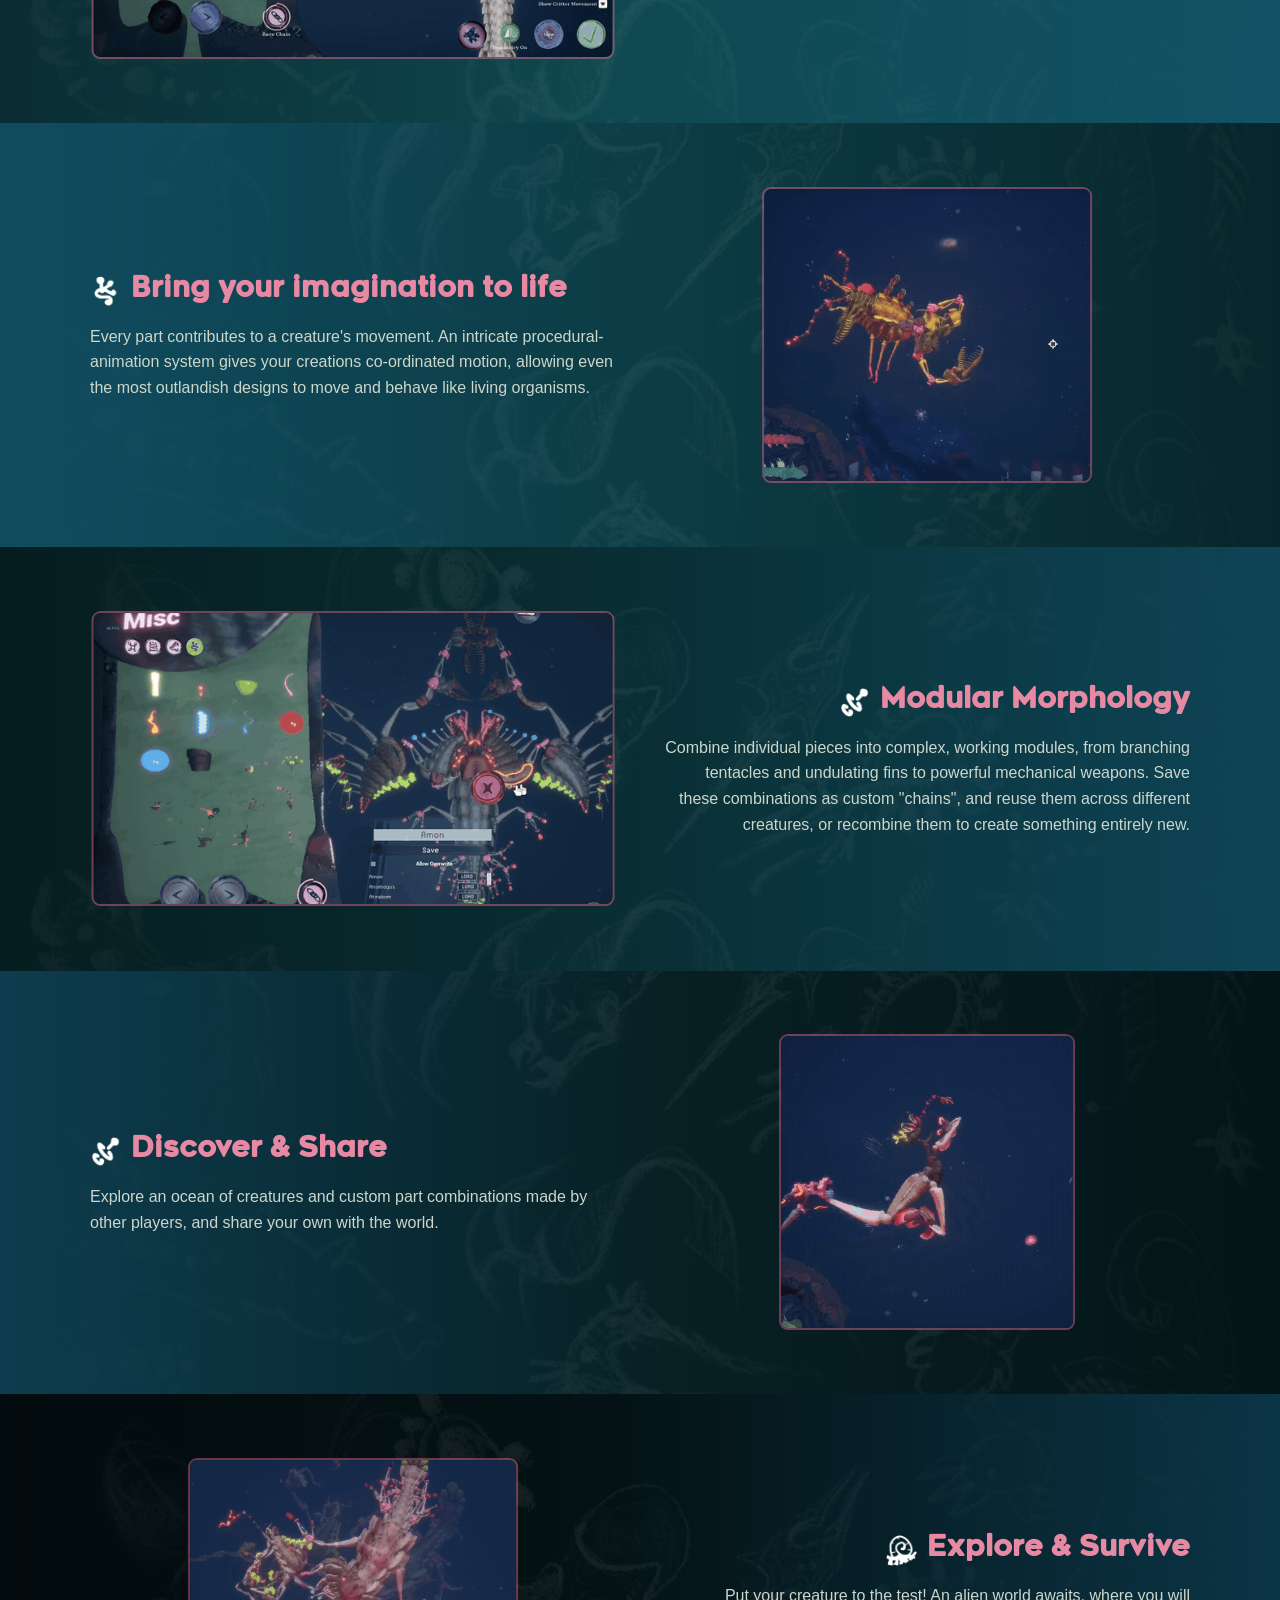
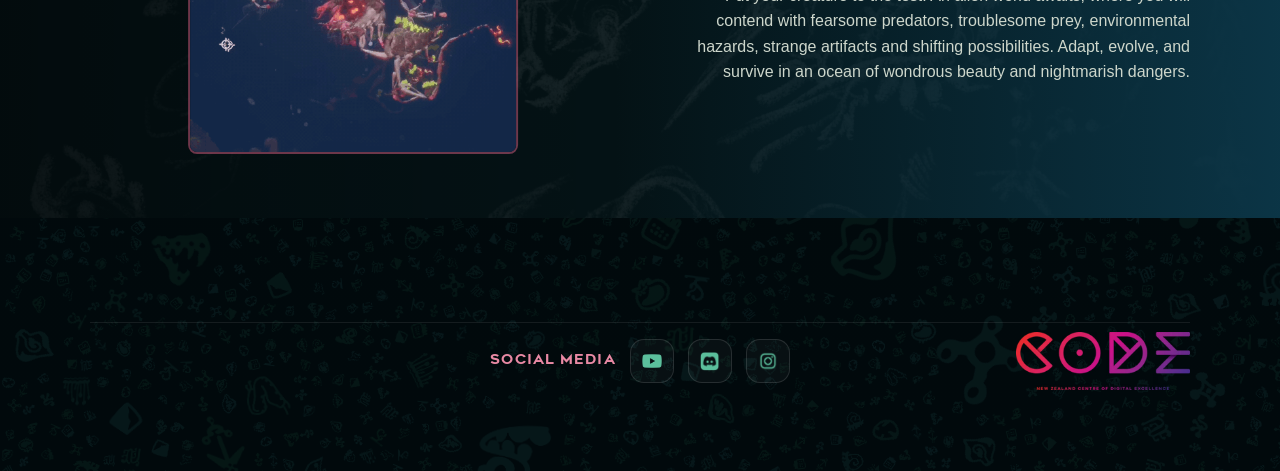
==== commit 6886bf50: "desc fix" ====
--- a/index.html
+++ b/index.html
@@ -153,7 +153,7 @@
                 <img class="feature-icon" src="media/icon_interiority.png" alt="">
                 Build extraordinary creatures
               </strong>
-              <p>Combine simple moving building blocks to create elaborate, bizarre and entirely original organisms. Experiment with different shapes, proportions and configurations to discover what you can bring to life. Let your creativity loose in sandbox mode, and build elaborate, complex creatures with hundreds of individual parts.</p>
+              <p>Combine simple moving building blocks to create elaborate, bizarre and utterly unique organisms. Experiment with different shapes, proportions and configurations to discover what you can bring to life. Let your creativity loose in sandbox mode, and build enormous, complex creatures with hundreds of individual parts.</p>
             </div>
             <div class="feature-row-media">
               <img
@@ -173,7 +173,7 @@
                 <img class="feature-icon" src="media/icon_snapsnapsid.png" alt="">
                 Bring your imagination to life
               </strong>
-              <p>Every part contributes to a creature's movement. An intricate procedural-animation system gives your creations coordinated motion, allowing even the most outlandish designs to move and behave like living organisms.</p>
+              <p>Every part contributes to a creature's movement. An intricate procedural-animation system gives your creations co-ordinated motion, allowing even the most outlandish designs to move and behave like living organisms.</p>
             </div>
             <div class="feature-row-media">
               <img
@@ -193,7 +193,7 @@
                 <img class="feature-icon" src="media/icon_rotator.png" alt="">
                 Modular Morphology
               </strong>
-              <p>Combine individual pieces into complex, working designs, from sprawling tentacles and undulating fins to powerful mechanical weapons. Save these combinations as custom "chains", and reuse them across different creatures, or recombine them to create something entirely new.</p>
+              <p>Combine individual pieces into complex, working modules, from branching tentacles and undulating fins to powerful mechanical weapons. Save these combinations as custom "chains", and reuse them across different creatures, or recombine them to create something entirely new.</p>
             </div>
             <div class="feature-row-media">
               <img
